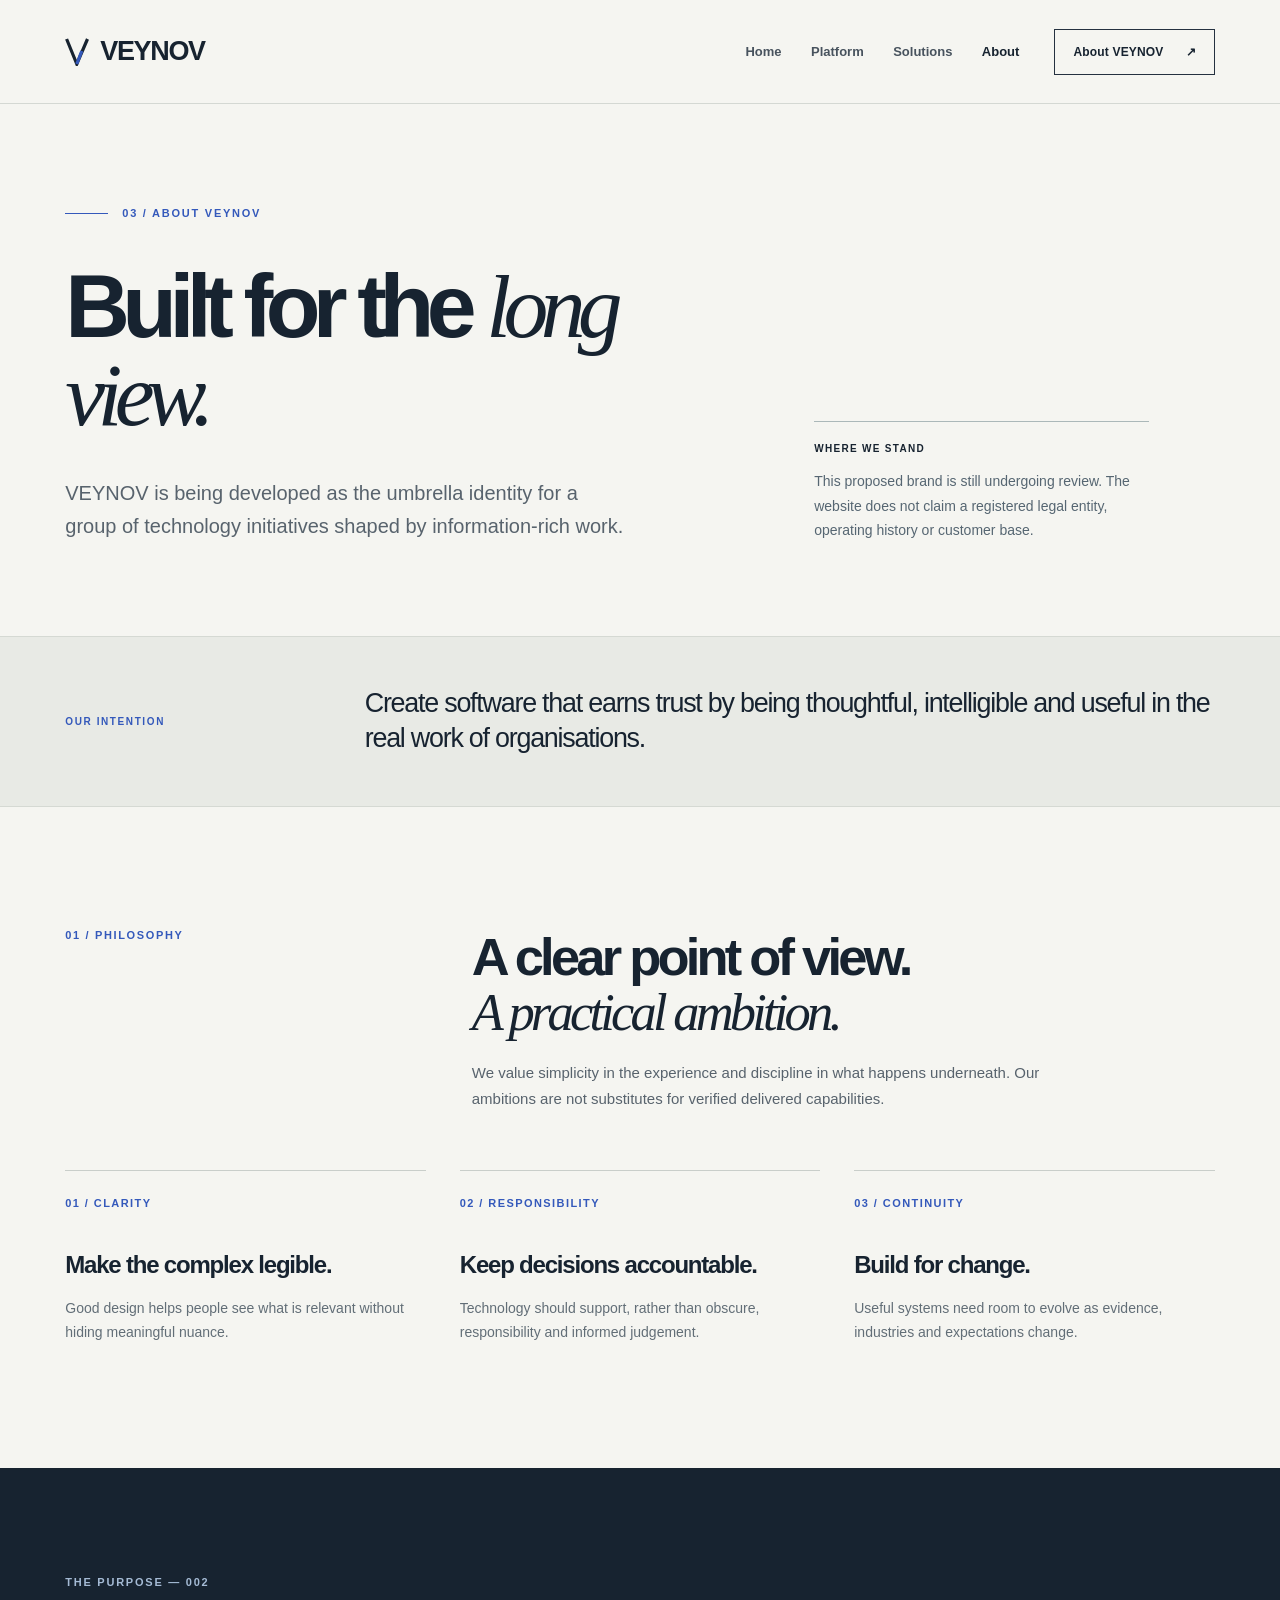
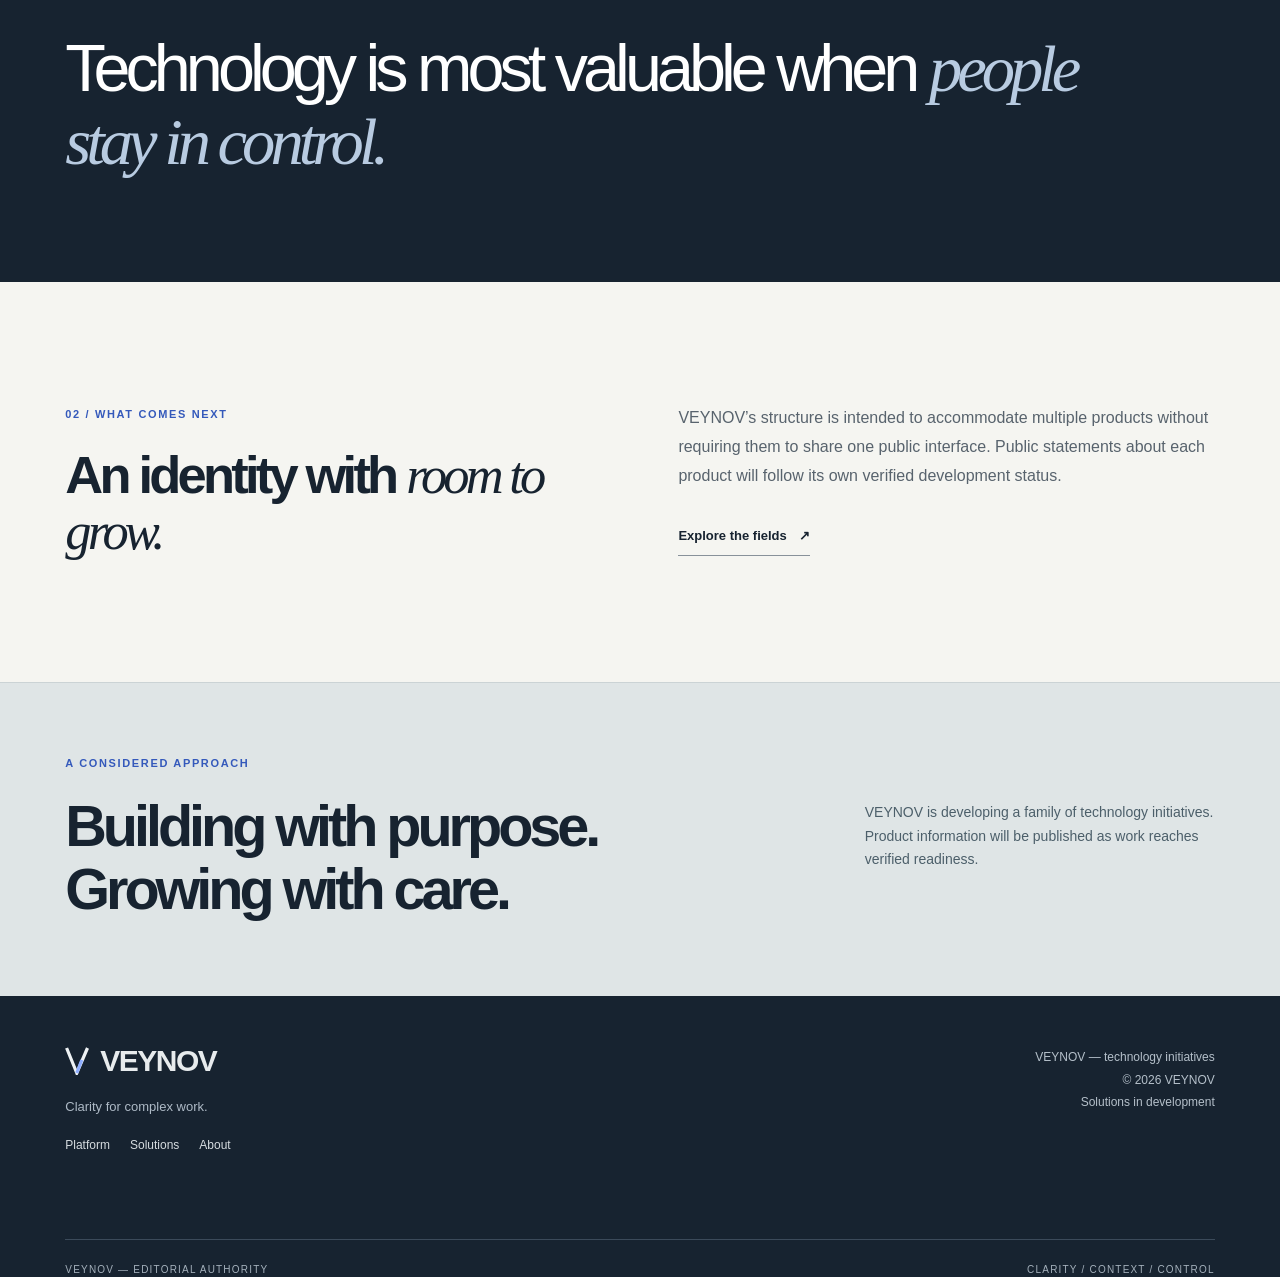
==== about.html @ 8c7acd1b "Launch VEYNOV informational website" ====
<!doctype html><html lang="en"><head><meta charset="utf-8"><meta name="viewport" content="width=device-width, initial-scale=1"><meta name="color-scheme" content="light"><meta name="theme-color" content="#f5f5f1"><meta name="robots" content="noindex,follow"><meta name="description" content="Learn about VEYNOV’s developing technology group identity and design principles."><title>About VEYNOV | VEYNOV</title><link rel="icon" href="assets/favicon.svg" type="image/svg+xml"><link rel="stylesheet" href="assets/styles.css"></head><body><a class="skip-link" href="#main-content">Skip to content</a>
<header class="site-header"><div class="frame header-inner">
<a class="brand" href="./" aria-label="VEYNOV — Home"><svg class="brand-icon" viewBox="0 0 24 29" aria-hidden="true"><path d="M1.6 2L11.8 27 22.5 2" fill="none" stroke="currentColor" stroke-width="3.2"/><path d="M11.8 27L16.8 14" fill="none" stroke="#3459bb" stroke-width="3.2"/></svg><span class="brand-name">VEYNOV</span></a>
<nav class="nav" id="main-nav" aria-label="Main navigation"><a href="index.html">Home</a><a href="platform.html">Platform</a><a href="solutions.html">Solutions</a><a href="about.html" class="active" aria-current="page">About</a></nav>
<a class="nav-action" href="about.html">About VEYNOV <span aria-hidden="true">↗</span></a>
<button class="mobile-toggle" type="button" aria-label="Open menu" aria-controls="main-nav" aria-expanded="false"><svg viewBox="0 0 24 24" fill="none" aria-hidden="true"><path d="M3 7h18M3 12h18M3 17h18" stroke="currentColor" stroke-width="1.5" stroke-linecap="square"/></svg></button>
</div></header><main id="main-content"><section class="frame subhero"><div class="overline">03 / About VEYNOV</div><div class="subhero-grid"><div><h1 class="page-h1">Built for the <em>long view.</em></h1><p class="lead">VEYNOV is being developed as the umbrella identity for a group of technology initiatives shaped by information-rich work.</p></div><aside class="page-note"><strong>Where we stand</strong>This proposed brand is still undergoing review. The website does not claim a registered legal entity, operating history or customer base.</aside></div></section>
<section class="intro-band"><div class="frame intro-inner"><span class="intro-label">OUR INTENTION</span><p class="intro-copy">Create software that earns trust by being thoughtful, intelligible and useful in the real work of organisations.</p></div></section>
<section class="frame section"><div class="section-head"><span class="section-no">01 / Philosophy</span><div><h2 class="section-title">A clear point of view.<br><em>A practical ambition.</em></h2><p class="section-sub">We value simplicity in the experience and discipline in what happens underneath. Our ambitions are not substitutes for verified delivered capabilities.</p></div></div><div class="approach-grid"><article class="approach-item"><span class="number">01 / CLARITY</span><h3>Make the complex legible.</h3><p>Good design helps people see what is relevant without hiding meaningful nuance.</p></article><article class="approach-item"><span class="number">02 / RESPONSIBILITY</span><h3>Keep decisions accountable.</h3><p>Technology should support, rather than obscure, responsibility and informed judgement.</p></article><article class="approach-item"><span class="number">03 / CONTINUITY</span><h3>Build for change.</h3><p>Useful systems need room to evolve as evidence, industries and expectations change.</p></article></div></section>
<section class="quote-section"><div class="frame"><span class="ink-label">THE PURPOSE — 002</span><blockquote>Technology is most valuable when <em>people stay in control.</em></blockquote></div></section>
<section class="frame section"><div class="two-col"><div><span class="section-no">02 / What comes next</span><h2 class="section-title" style="margin-top:25px">An identity with <em>room to grow.</em></h2></div><div><p style="font-size:16px;color:var(--muted);line-height:1.8">VEYNOV’s structure is intended to accommodate multiple products without requiring them to share one public interface. Public statements about each product will follow its own verified development status.</p><a href="solutions.html" class="text-link" style="margin-top:25px">Explore the fields <span aria-hidden="true">↗</span></a></div></div></section><section class="cta-strip"><div class="frame cta-grid"><div><span class="section-no">A considered approach</span><h2 style="margin-top:24px">Building with purpose.<br>Growing with care.</h2></div><p>VEYNOV is developing a family of technology initiatives. Product information will be published as work reaches verified readiness.</p></div></section></main><footer class="site-footer"><div class="frame footer-inner"><div><a href="./" class="brand" aria-label="VEYNOV — Home"><svg class="brand-icon" viewBox="0 0 24 29" aria-hidden="true"><path d="M1.6 2L11.8 27 22.5 2" fill="none" stroke="#eef2f4" stroke-width="3.2"/><path d="M11.8 27L16.8 14" fill="none" stroke="#8faeff" stroke-width="3.2"/></svg><span class="brand-name">VEYNOV</span></a><p style="color:#aebac6;font-size:13px;margin-top:18px;line-height:1.5">Clarity for complex work.</p><nav aria-label="Footer links" class="footer-links"><a href="platform.html">Platform</a><a href="solutions.html">Solutions</a><a href="about.html">About</a></nav></div><div class="footer-right">VEYNOV — technology initiatives<br>© 2026 VEYNOV<br>Solutions in development</div></div><div class="frame"><div class="footer-divider"></div><div class="footer-bottom"><span>VEYNOV — EDITORIAL AUTHORITY</span><span>Clarity / Context / Control</span></div></div></footer><script src="assets/app.js" defer></script></body></html>
---- assets/styles.css ----
:root{--ink:#172330;--ink2:#2b3845;--blue:#3459bb;--blue2:#5275cf;--paper:#f5f5f1;--off:#ebede8;--rule:#d4d8d3;--muted:#58636d;--white:#fff;--display:Arial,Helvetica,sans-serif;--body:Arial,Helvetica,sans-serif}
*,*::before,*::after{box-sizing:border-box}
html{scroll-behavior:smooth}
body{margin:0;background:var(--paper);color:var(--ink);font-family:var(--body);-webkit-font-smoothing:antialiased}
a{color:inherit;text-decoration:none}
button{font:inherit;cursor:pointer}
a:focus-visible,button:focus-visible{outline:3px solid var(--blue);outline-offset:4px}
.frame{max-width:1536px;margin:auto;padding-left:clamp(24px,5.1vw,82px);padding-right:clamp(24px,5.1vw,82px)}
.preview{background:#e8eae6;border-bottom:1px solid var(--rule);font-size:10px;font-weight:700;letter-spacing:.17em;text-transform:uppercase;color:#5a666e}
.preview-inner{display:flex;justify-content:space-between;align-items:center;min-height:31px;gap:20px}
.preview-mark{color:#31549d}
.site-header{position:relative;z-index:10;border-bottom:1px solid var(--rule);background:var(--paper)}
.header-inner{display:flex;justify-content:space-between;align-items:center;height:103px;gap:35px}
.brand{display:inline-flex;align-items:center;gap:11px;white-space:nowrap}
.brand-icon{width:24px;height:29px;display:block;flex:none}
.brand-name{font-family:var(--display);font-size:27px;line-height:1;font-weight:800;letter-spacing:-.045em}
.nav{display:flex;gap:clamp(18px,2.3vw,39px);align-items:center;margin-left:auto}
.nav a{font-size:13px;font-weight:600;color:#48535e;transition:color .2s}
.nav a:hover{color:var(--blue)}
.nav a.active{color:var(--ink)}
.nav-action{display:inline-flex;gap:22px;align-items:center;border:1px solid #253140;padding:15px 18px;font-size:12px;font-weight:700;letter-spacing:.015em;white-space:nowrap;transition:.2s}
.nav-action:hover{background:var(--ink);color:white}
.nav-action svg{width:14px;height:14px}
.mobile-toggle{display:none;border:1px solid var(--rule);background:transparent;padding:10px;align-items:center;justify-content:center;width:45px;height:43px}
.mobile-toggle svg{width:21px;height:21px}
.hero{padding-top:82px;padding-bottom:84px;position:relative;min-height:730px}
.hero-kicker{display:flex;align-items:center;gap:13px;font-size:11px;font-weight:700;letter-spacing:.16em;text-transform:uppercase;color:var(--blue);margin-bottom:47px}
.kicker-line{height:1px;width:43px;background:var(--blue)}
.hero-grid{display:grid;grid-template-columns:minmax(0,1.07fr) minmax(0,.93fr);gap:clamp(35px,4.8vw,90px);align-items:start}
h1,h2,h3,p{margin:0}
h1{font-family:var(--display);font-size:clamp(67px,7.6vw,117px);line-height:.99;letter-spacing:-.09em;font-weight:600;max-width:840px}
h1 .line{display:block;white-space:nowrap}
h1 .serif{font-family:Georgia,'Times New Roman',serif;font-style:italic;letter-spacing:-.085em;font-weight:400}
.hero-text{font-size:18px;line-height:1.65;max-width:460px;color:#5b6670;margin-top:33px}
.hero-buttons{display:flex;align-items:center;gap:34px;margin-top:38px;flex-wrap:wrap}
.primary-btn{display:inline-flex;align-items:center;justify-content:space-between;min-width:202px;gap:26px;padding:18px 20px;background:var(--ink);color:white;font-size:13px;font-weight:700;transition:background .2s}
.primary-btn:hover{background:var(--blue)}
.primary-btn .arrow{font-size:19px;font-weight:400}
.text-link{display:inline-flex;align-items:center;gap:12px;padding:12px 0;border-bottom:1px solid #88919a;font-size:13px;font-weight:700;transition:color .2s}
.text-link:hover{color:var(--blue)}
.hero-visual{margin-top:11px;min-width:0}
.visual-canvas{height:450px;position:relative;overflow:hidden;background:#e9ece8;border:1px solid #dce0db}
.visual-canvas::before{content:"";position:absolute;inset:0;background-image:linear-gradient(#bec7ca50 1px,transparent 1px),linear-gradient(90deg,#bec7ca50 1px,transparent 1px);background-size:47px 47px;opacity:.7}
.visual-canvas svg{position:absolute;inset:0;width:100%;height:100%}
.canvas-top{position:absolute;top:23px;left:23px;right:23px;display:flex;justify-content:space-between;color:#647078;font-size:10px;letter-spacing:.14em;font-weight:700;z-index:2}
.canvas-bottom{position:absolute;bottom:23px;left:23px;right:23px;display:flex;justify-content:space-between;align-items:center;color:#66717a;font-size:10px;letter-spacing:.1em;font-weight:700;z-index:2}
.canvas-bottom .bar{width:45px;height:1px;background:var(--blue)}
.visual-caption{display:flex;justify-content:space-between;align-items:center;margin-top:13px;font-size:10px;letter-spacing:.13em;text-transform:uppercase;font-weight:700;color:#748087}
.hero-footer{display:flex;align-items:center;justify-content:space-between;margin-top:48px;padding-top:23px;border-top:1px solid var(--rule);font-size:10px;font-weight:700;text-transform:uppercase;letter-spacing:.14em;color:#69737a}
.hero-footer span:first-child{color:#273a48}
.pill-dot{display:inline-block;width:6px;height:6px;margin-right:11px;border-radius:50%;background:var(--blue);vertical-align:1px}
.intro-band{background:#e8eae5;border-top:1px solid #d5d9d3;border-bottom:1px solid #d5d9d3}
.intro-inner{min-height:169px;display:flex;align-items:center;justify-content:space-between;gap:35px}
.intro-label{color:var(--blue);font-size:10px;font-weight:700;letter-spacing:.16em;white-space:nowrap}
.intro-copy{font-size:clamp(20px,2.1vw,30px);line-height:1.3;letter-spacing:-.046em;max-width:850px;font-weight:500}
.section{padding-top:122px;padding-bottom:123px}
.section-head{display:grid;grid-template-columns:1fr 2fr;gap:35px;padding-bottom:43px;align-items:start}
.section-no{font-size:11px;color:var(--blue);font-weight:700;letter-spacing:.15em;text-transform:uppercase}
.section-title{font-size:clamp(39px,4.1vw,63px);font-weight:550;letter-spacing:-.072em;line-height:1.05;max-width:860px}
.section-title em{font-family:Georgia,serif;font-weight:400}
.section-sub{max-width:570px;font-size:15px;line-height:1.75;color:var(--muted);margin-top:20px}
.focus-grid{display:grid;grid-template-columns:repeat(3,minmax(0,1fr));border-top:1px solid #cbd1cb}
.focus-item{min-height:318px;padding:29px 35px 34px 0;display:flex;flex-direction:column;position:relative;border-right:1px solid #cbd1cb}
.focus-item+.focus-item{padding-left:35px}
.focus-item:last-child{border-right:0}
.focus-meta{display:flex;align-items:center;justify-content:space-between;gap:7px;font-size:10px;text-transform:uppercase;letter-spacing:.14em;color:#718089;font-weight:700}
.focus-number{color:var(--blue)}
.focus-item h3{font-size:30px;letter-spacing:-.055em;line-height:1.15;margin-top:48px;margin-bottom:15px;font-weight:600}
.focus-item p{font-size:14px;line-height:1.68;color:var(--muted);max-width:330px}
.focus-bottom{display:flex;justify-content:space-between;margin-top:auto;padding-top:28px;align-items:center;color:#637079;text-transform:uppercase;letter-spacing:.09em;font-size:10px;font-weight:700}
.focus-bottom span:last-child{font-size:19px;color:#244660}
.ink-section{background:var(--ink);color:#f0f2ed;padding:104px 0 110px}
.ink-top{display:flex;justify-content:space-between;align-items:start;gap:30px}
.ink-label{font-size:11px;font-weight:700;letter-spacing:.16em;color:#a5bbd5}
.ink-index{color:#9aa9b8;font-size:11px;letter-spacing:.11em}
.ink-statement{font-size:clamp(42px,5.5vw,86px);line-height:1.06;max-width:1150px;letter-spacing:-.078em;margin-top:57px;font-weight:500}
.ink-statement span{color:#a7bdd6}
.ink-foot{margin-top:80px;border-top:1px solid #415064;padding-top:24px;display:flex;justify-content:space-between;gap:20px;align-items:center;color:#a5b0ba;font-size:11px;text-transform:uppercase;letter-spacing:.11em}
.approach-section{background:#f8f8f4}
.approach-grid{display:grid;grid-template-columns:repeat(3,1fr);gap:34px;margin-top:15px}
.approach-item{border-top:1px solid #c9ceca;padding-top:22px}
.approach-item .number{font-size:11px;letter-spacing:.13em;color:var(--blue);font-weight:700}
.approach-item h3{font-size:24px;letter-spacing:-.05em;margin-top:40px;margin-bottom:16px;line-height:1.18}
.approach-item p{font-size:14px;line-height:1.75;color:#626e77;max-width:360px}
.about-grid{display:grid;grid-template-columns:1fr 1fr;gap:80px;align-items:end;padding:95px 0;border-top:1px solid #cfd4cd}
.about-grid h2{font-size:clamp(40px,4.7vw,70px);font-weight:550;letter-spacing:-.075em;line-height:1.04}
.about-copy{max-width:520px;font-size:17px;line-height:1.7;color:#5c6772}
.about-copy p+p{margin-top:23px}
.about-copy .text-link{margin-top:22px}
.contact{background:#dfe5e6;border-top:1px solid #cbd3d5}
.contact-inner{padding-top:76px;padding-bottom:78px;display:flex;align-items:end;justify-content:space-between;gap:32px}
.contact h2{font-size:clamp(38px,4.8vw,65px);letter-spacing:-.075em;line-height:1.05;font-weight:550;max-width:690px;margin-top:25px}
.contact-note{font-size:14px;line-height:1.65;color:#5b6974;max-width:360px}
.site-footer{background:#172330;color:#e7ebed}
.footer-inner{padding-top:50px;padding-bottom:33px;display:flex;justify-content:space-between;gap:30px}
.site-footer .brand-name{font-size:30px}
.footer-right{font-size:12px;color:#b5c0ca;text-align:right;line-height:1.9}
.footer-divider{height:1px;background:#3b4a5a;margin-top:54px}
.footer-bottom{display:flex;justify-content:space-between;gap:20px;padding-top:22px;font-size:10px;line-height:1.5;text-transform:uppercase;letter-spacing:.12em;color:#a4b0bb}
@media(max-width:1100px){.header-inner{height:88px}.nav{gap:17px}.nav-action{display:none}.hero{min-height:0}.hero-grid{gap:30px}h1{font-size:clamp(60px,7.1vw,87px)}.visual-canvas{height:395px}.hero-footer{margin-top:40px}}
@media(max-width:760px){
.frame{padding-left:24px;padding-right:24px}.preview-inner{min-height:29px}.preview{font-size:9px;letter-spacing:.08em}.preview-inner span:last-child{display:none}
.site-header{border-bottom:1px solid #d7dbd4}.header-inner{height:73px}.brand{gap:8px}.brand-icon{width:20px;height:24px}.brand-name{font-size:24px}.mobile-toggle{display:inline-flex;margin-left:auto}
.nav{display:none;position:absolute;left:0;top:72px;width:100%;z-index:9;background:var(--paper);padding:15px 24px 27px;border-bottom:1px solid var(--rule);box-shadow:0 10px 25px #17233015;flex-direction:column;align-items:stretch;margin-left:0;gap:0}.nav.open{display:flex}.nav a{padding:13px 0;border-bottom:1px solid #dfe2db;font-size:15px}.nav-action{display:none}
.hero{padding-top:48px;padding-bottom:47px}.hero-kicker{font-size:9px;letter-spacing:.135em;margin-bottom:31px;gap:8px}.kicker-line{width:23px}
.hero-grid{display:block}h1{font-size:clamp(49px,11.5vw,78px);line-height:1.025;letter-spacing:-.085em}h1 .line{white-space:normal}.hero-text{font-size:15px;line-height:1.68;margin-top:25px;max-width:560px}.hero-buttons{gap:23px;margin-top:27px}.primary-btn{padding:15px 17px;min-width:179px;font-size:12px}.text-link{font-size:12px}
.hero-visual{margin-top:43px}.visual-canvas{height:295px}.canvas-top{top:16px;left:16px;right:16px;font-size:9px}.canvas-bottom{bottom:16px;left:16px;right:16px;font-size:9px}.visual-caption{font-size:9px}.hero-footer{margin-top:27px;padding-top:18px;font-size:9px;line-height:1.5;gap:18px}
.intro-inner{padding-top:35px;padding-bottom:35px;display:block;min-height:0}.intro-label{font-size:9px}.intro-copy{font-size:23px;line-height:1.35;margin-top:17px}
.section{padding-top:70px;padding-bottom:73px}.section-head{display:block;padding-bottom:29px}.section-no{font-size:10px}.section-title{font-size:clamp(38px,9vw,53px);margin-top:22px}.section-sub{font-size:14px;margin-top:17px}
.focus-grid{display:block}.focus-item,.focus-item+.focus-item{min-height:0;padding:23px 0 26px;border-right:0;border-bottom:1px solid #cbd1cb}.focus-item h3{font-size:27px;margin-top:30px;margin-bottom:12px}.focus-item p{font-size:14px;max-width:520px}.focus-bottom{padding-top:28px}.focus-item:last-child{border-bottom:0}
.ink-section{padding:67px 0 72px}.ink-label,.ink-index{font-size:9px}.ink-statement{font-size:clamp(38px,9.2vw,57px);line-height:1.12;margin-top:36px}.ink-foot{margin-top:52px;padding-top:21px;font-size:9px}
.approach-grid{display:block}.approach-item{padding:20px 0 36px}.approach-item h3{margin-top:24px;font-size:23px;margin-bottom:12px}.approach-item p{max-width:600px}
.about-grid{display:block;padding:66px 0}.about-grid h2{font-size:44px}.about-copy{font-size:15px;margin-top:28px}
.contact-inner{display:block;padding-top:64px;padding-bottom:67px}.contact h2{font-size:43px;margin-top:19px}.contact-note{margin-top:24px}
.footer-inner{display:block;padding-top:39px}.footer-right{text-align:left;margin-top:30px}.footer-divider{margin-top:35px}.footer-bottom{display:block;font-size:9px}.footer-bottom span{display:block;margin-top:10px}
}
@media(max-width:365px){h1{font-size:46px}.hero-buttons{gap:15px}.visual-canvas{height:260px}}
@media(prefers-reduced-motion:reduce){html{scroll-behavior:auto}*{transition:none!important}}

/* Review R2: keyboard accessibility and restrained visual refinements */
.skip-link{position:absolute;z-index:99;top:-90px;left:16px;background:var(--ink);color:#fff;padding:14px 20px;font-size:14px}
.skip-link:focus{top:14px}
.preview-mark{letter-spacing:.17em}
.hero-visual .visual-canvas{border-color:#c7d3d3}
.nav a[aria-current="page"]{color:var(--ink)}
@media(max-width:760px){.nav a{min-height:44px;display:flex;align-items:center}.canvas-bottom,.canvas-top,.visual-caption{font-size:10px}.hero-footer{font-size:10px}}
@media(prefers-contrast:more){:root{--muted:#35414b;--rule:#87939a}.intro-label,.section-no,.focus-number,.hero-kicker{color:#203c8e}}


/* VEYNOV BUILD R1 — MULTIPAGE EXTENSION / internal QA only */
:root {--content:1536px}
body {min-width:280px}
.preview {background:#e7eae6}
.site-header {position:relative}
.brand-name{letter-spacing:-.05em}
.nav a.active, .nav a[aria-current="page"]{color:var(--ink);font-weight:750}
.nav a:hover,.footer-links a:hover{color:var(--blue)}
.site-footer .footer-links a:hover{color:#fff}
.footer-links{display:flex;gap:20px;flex-wrap:wrap;margin-top:21px}
.footer-links a{color:#d6dce0;font-size:12px}
.subhero{padding-top:103px;padding-bottom:93px}
.subhero-grid{display:grid;grid-template-columns:minmax(0,1.13fr) minmax(260px,.7fr);gap:clamp(35px,8vw,145px);align-items:start}
.overline{font-size:11px;letter-spacing:.16em;text-transform:uppercase;color:var(--blue);font-weight:750;display:flex;gap:14px;align-items:center;margin-bottom:44px}
.overline:before{content:"";height:1px;width:43px;background:var(--blue)}
.page-h1{font-size:clamp(61px,7vw,110px);line-height:.97;letter-spacing:-.085em;font-weight:570;max-width:1000px}
.page-h1 em{font-family:Georgia,serif;font-weight:400}
.lead{font-size:clamp(16px,1.65vw,20px);line-height:1.65;color:var(--muted);max-width:560px;margin-top:38px}
.page-note{border-top:1px solid #abb8b9;padding-top:18px;color:#566672;align-self:end;margin-top:80px;font-size:14px;line-height:1.75;max-width:335px}
.page-note strong{display:block;color:var(--ink);font-size:10px;letter-spacing:.13em;text-transform:uppercase;margin-bottom:12px}
.section-tight{padding-top:82px;padding-bottom:88px}
.detail-row{display:grid;grid-template-columns:75px 1fr 1.2fr;align-items:start;gap:32px;border-top:1px solid #c5cdc9;padding:32px 0 38px}
.detail-row:last-child{border-bottom:1px solid #c5cdc9}
.detail-no{font-size:11px;letter-spacing:.14em;color:var(--blue);font-weight:700;padding-top:7px}
.detail-row h3{font-size:clamp(27px,2.8vw,41px);font-weight:550;letter-spacing:-.062em;line-height:1.12}
.detail-row p{font-size:15px;line-height:1.74;color:var(--muted);max-width:560px}
.sticker{display:inline-block;border:1px solid #93a4a9;color:#405667;padding:7px 10px;text-transform:uppercase;font-size:10px;font-weight:700;letter-spacing:.12em;margin-bottom:20px}
.paper-panel{background:#e7ece8;border:1px solid #cbd5d2;padding:clamp(26px,5vw,56px)}
.panel-kicker{font-size:10px;letter-spacing:.17em;color:var(--blue);text-transform:uppercase;font-weight:700}
.panel-title{font-size:clamp(28px,3.2vw,45px);line-height:1.1;letter-spacing:-.06em;margin-top:22px;margin-bottom:19px}
.panel-desc{font-size:15px;line-height:1.75;color:var(--muted);max-width:575px}
.two-col{display:grid;grid-template-columns:1fr 1fr;gap:clamp(26px,6vw,100px)}
.index-line{padding:18px 0;border-top:1px solid #c9d0cb;display:flex;justify-content:space-between;gap:18px}
.index-line span:first-child{color:var(--ink);font-size:15px;font-weight:600}
.index-line span:last-child{color:var(--blue);font-size:10px;letter-spacing:.1em;text-transform:uppercase;font-weight:700}
.status{display:inline-flex;align-items:center;gap:9px;color:#3e5c71;font-size:10px;font-weight:750;letter-spacing:.1em;text-transform:uppercase}
.status:before{content:"";height:7px;width:7px;border-radius:50%;background:#3459bb}
.solutions-list{border-top:1px solid #c7cfcb}
.solution-card{display:grid;grid-template-columns:65px 1.1fr 1fr;gap:29px;padding:45px 0;border-bottom:1px solid #c7cfcb;align-items:start}
.solution-num{color:var(--blue);font-size:11px;letter-spacing:.14em;font-weight:750}
.solution-card h2{font-size:clamp(44px,5vw,76px);letter-spacing:-.072em;font-weight:550;line-height:1}
.solution-card p{font-size:16px;line-height:1.74;color:var(--muted);max-width:570px;margin-top:20px}
.solution-side{padding-top:10px}
.solution-side small{display:block;margin-top:28px;color:#60717d;font-size:12px;line-height:1.6}
.quote-section{padding:104px 0;background:#172330;color:#fff}
.quote-section blockquote{font-size:clamp(38px,5.2vw,78px);letter-spacing:-.075em;line-height:1.1;font-weight:500;max-width:1100px;margin:42px 0 0}
.quote-section blockquote em{font-family:Georgia,serif;font-weight:400;color:#b8cbe1}
.cta-strip{background:#dfe5e6;border-top:1px solid #cbd3d5;padding:70px 0 76px}
.cta-grid{display:flex;justify-content:space-between;gap:34px;align-items:center}
.cta-grid h2{font-size:clamp(35px,4.5vw,62px);letter-spacing:-.07em;line-height:1.08;font-weight:550;max-width:730px}
.cta-grid p{max-width:350px;color:#4c5f6a;font-size:14px;line-height:1.7}
.qa-banner{border-left:3px solid #3459bb;padding:14px 19px;background:#e8ece9;color:#4c5b64;font-size:13px;line-height:1.6}
.form-placeholder{padding:36px;background:#e6eae6;border:1px solid #cbd4ce;max-width:550px}
.form-placeholder p{color:#52636d;font-size:15px;line-height:1.65;margin-top:12px}
.smallmeta{font-size:10px;color:#657681;text-transform:uppercase;letter-spacing:.13em;font-weight:700}
.legal-copy{max-width:840px;font-size:16px;line-height:1.8;color:#495863}
.legal-copy h2{margin:34px 0 12px;color:var(--ink);font-size:28px;letter-spacing:-.05em}
.legal-copy p{margin-bottom:17px}
.page-art{position:relative;min-height:325px;margin-top:37px;background:#e6eae6;border:1px solid #ccd5d1;overflow:hidden}
.page-art svg{width:100%;height:100%;position:absolute;inset:0}
.page-art .art-label{position:absolute;bottom:15px;left:19px;font-size:10px;font-weight:750;color:#566973;letter-spacing:.11em;text-transform:uppercase;z-index:1}
@media(max-width:900px){.subhero-grid{grid-template-columns:1fr 1fr;gap:25px}.solution-card{grid-template-columns:45px 1fr 1fr;gap:15px}.detail-row{grid-template-columns:50px 1fr 1.2fr;gap:17px}}
@media(max-width:760px){.subhero{padding-top:55px;padding-bottom:62px}.subhero-grid{display:block}.page-h1{font-size:clamp(46px,11.2vw,70px)}.lead{margin-top:26px;font-size:15px}.overline{margin-bottom:30px;font-size:9px}.overline:before{width:24px}.page-note{margin-top:36px;max-width:unset}.detail-row,.solution-card{display:block;padding:28px 0 32px}.detail-row h3,.solution-card h2{margin-top:17px}.detail-row p,.solution-card p{margin-top:18px}.solution-side{padding-top:20px}.solution-side small{margin-top:14px}.section-tight{padding-top:62px;padding-bottom:66px}.two-col{display:block}.two-col>*+*{margin-top:35px}.page-art{min-height:255px;margin-top:28px}.quote-section{padding:70px 0}.quote-section blockquote{font-size:clamp(38px,9vw,58px)}.cta-grid{display:block}.cta-grid p{margin-top:22px}.footer-links{gap:12px 19px}.paper-panel{padding:27px}}
@media(prefers-reduced-motion:reduce){*{scroll-behavior:auto!important;transition:none!important}}

/* Guard against unusually long headings in narrow devices */
.page-h1,.section-title{overflow-wrap:break-word}
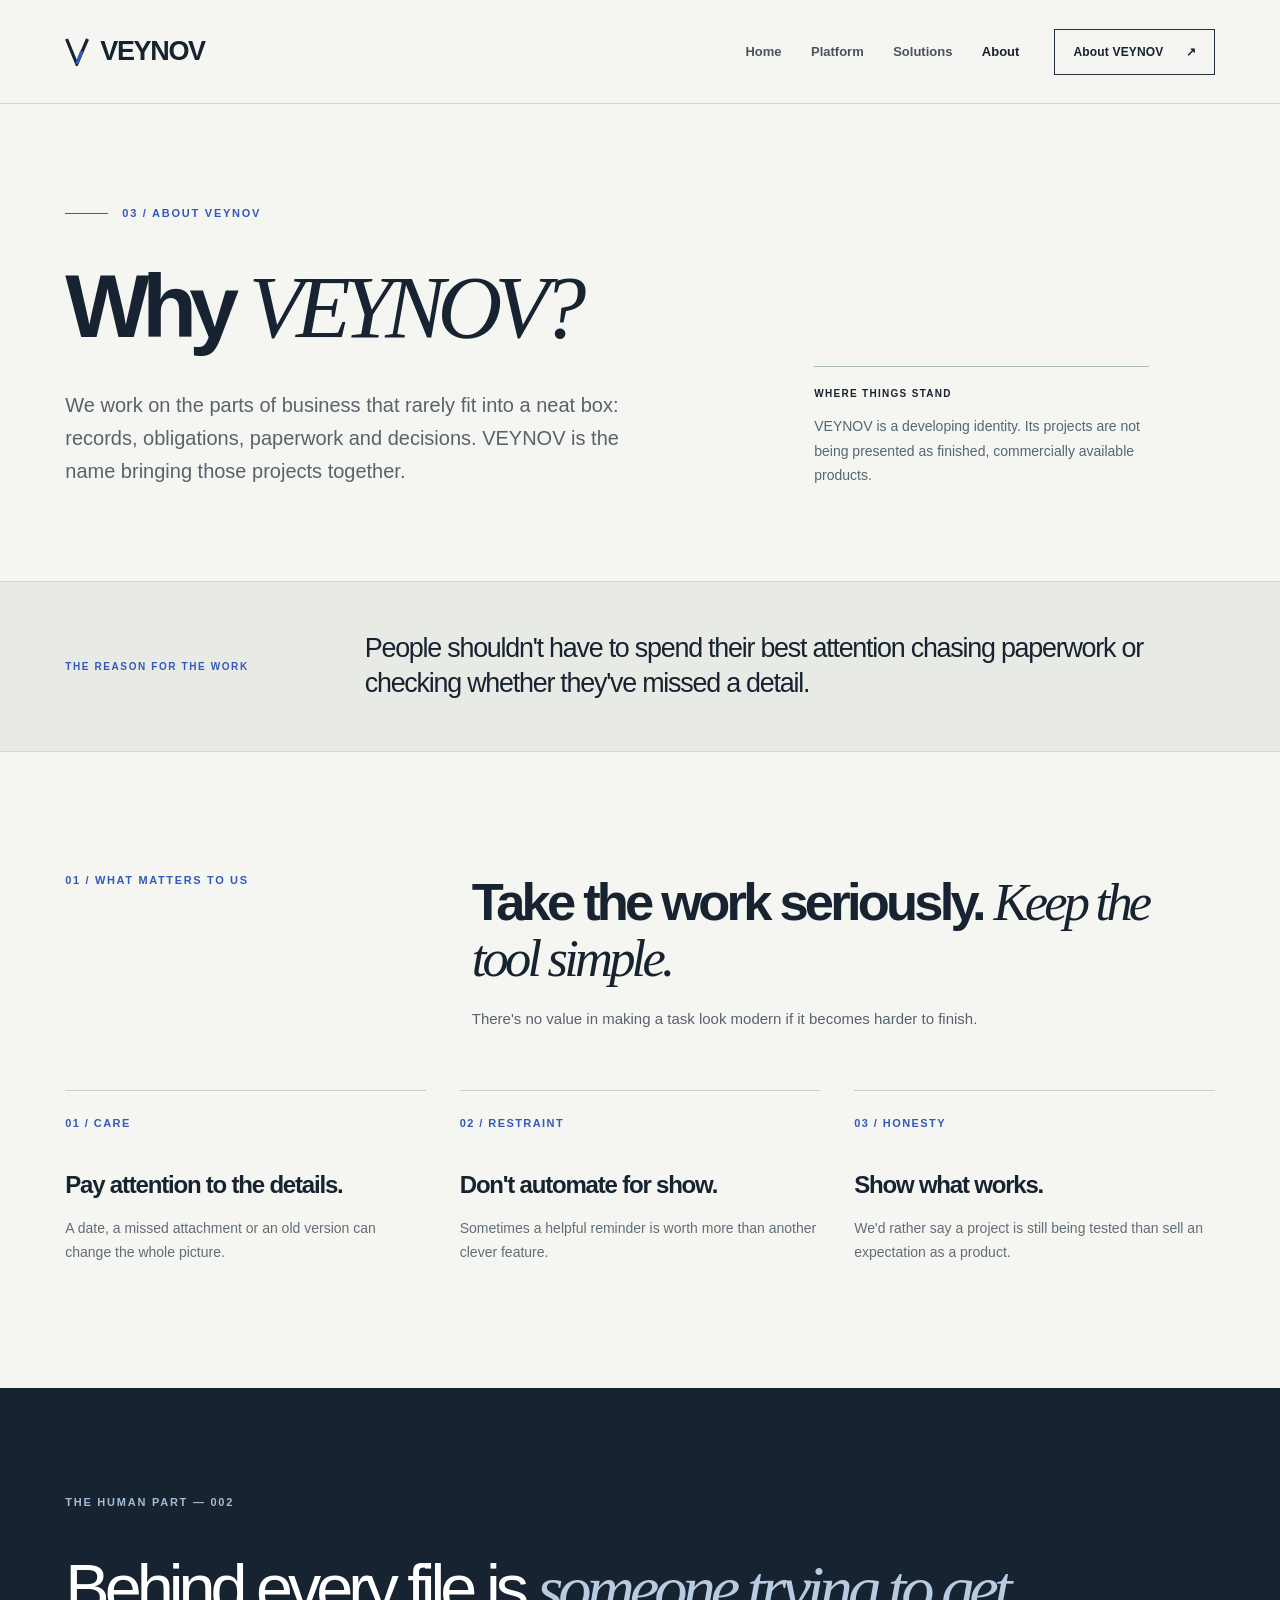
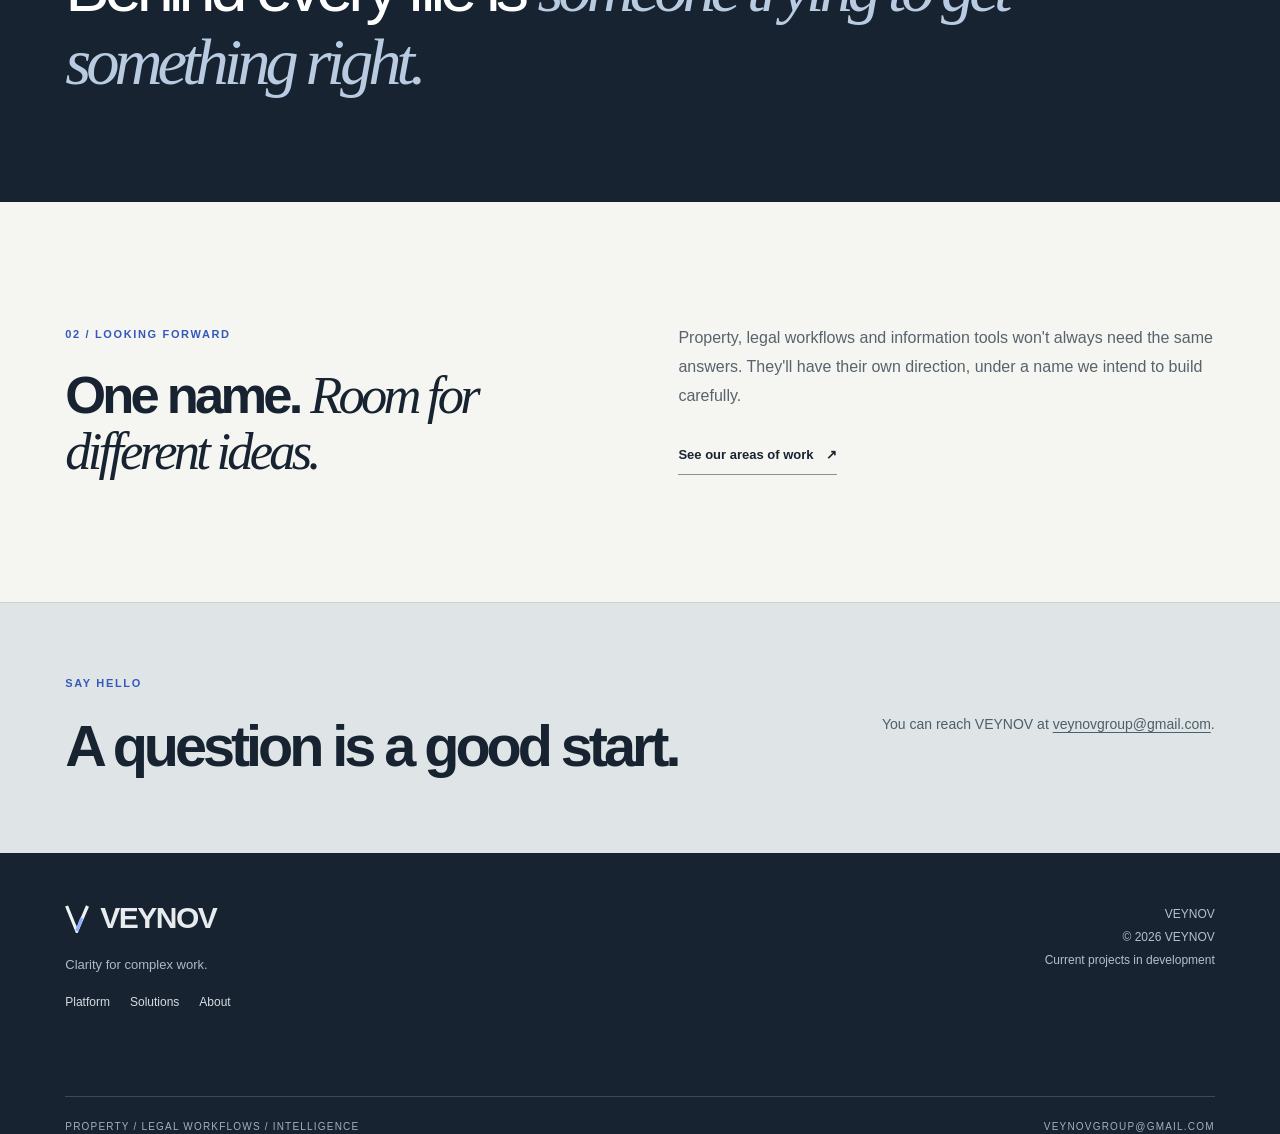
==== commit 9481921d: "Refine VEYNOV website copy for clarity and human tone" ====
--- a/about.html
+++ b/about.html
@@ -1,11 +1,11 @@
-<!doctype html><html lang="en"><head><meta charset="utf-8"><meta name="viewport" content="width=device-width, initial-scale=1"><meta name="color-scheme" content="light"><meta name="theme-color" content="#f5f5f1"><meta name="robots" content="noindex,follow"><meta name="description" content="Learn about VEYNOV’s developing technology group identity and design principles."><title>About VEYNOV | VEYNOV</title><link rel="icon" href="assets/favicon.svg" type="image/svg+xml"><link rel="stylesheet" href="assets/styles.css"></head><body><a class="skip-link" href="#main-content">Skip to content</a>
+<!doctype html><html lang="en"><head><meta charset="utf-8"><meta name="viewport" content="width=device-width, initial-scale=1"><meta name="color-scheme" content="light"><meta name="theme-color" content="#f5f5f1"><meta name="robots" content="noindex,follow"><meta name="description" content="VEYNOV brings related technology projects in property, documents and business information under one name."><title>About VEYNOV | VEYNOV</title><link rel="icon" href="assets/favicon.svg" type="image/svg+xml"><link rel="stylesheet" href="assets/styles.css"></head><body><a class="skip-link" href="#main-content">Skip to content</a>
 <header class="site-header"><div class="frame header-inner">
 <a class="brand" href="./" aria-label="VEYNOV — Home"><svg class="brand-icon" viewBox="0 0 24 29" aria-hidden="true"><path d="M1.6 2L11.8 27 22.5 2" fill="none" stroke="currentColor" stroke-width="3.2"/><path d="M11.8 27L16.8 14" fill="none" stroke="#3459bb" stroke-width="3.2"/></svg><span class="brand-name">VEYNOV</span></a>
 <nav class="nav" id="main-nav" aria-label="Main navigation"><a href="index.html">Home</a><a href="platform.html">Platform</a><a href="solutions.html">Solutions</a><a href="about.html" class="active" aria-current="page">About</a></nav>
 <a class="nav-action" href="about.html">About VEYNOV <span aria-hidden="true">↗</span></a>
 <button class="mobile-toggle" type="button" aria-label="Open menu" aria-controls="main-nav" aria-expanded="false"><svg viewBox="0 0 24 24" fill="none" aria-hidden="true"><path d="M3 7h18M3 12h18M3 17h18" stroke="currentColor" stroke-width="1.5" stroke-linecap="square"/></svg></button>
-</div></header><main id="main-content"><section class="frame subhero"><div class="overline">03 / About VEYNOV</div><div class="subhero-grid"><div><h1 class="page-h1">Built for the <em>long view.</em></h1><p class="lead">VEYNOV is being developed as the umbrella identity for a group of technology initiatives shaped by information-rich work.</p></div><aside class="page-note"><strong>Where we stand</strong>This proposed brand is still undergoing review. The website does not claim a registered legal entity, operating history or customer base.</aside></div></section>
-<section class="intro-band"><div class="frame intro-inner"><span class="intro-label">OUR INTENTION</span><p class="intro-copy">Create software that earns trust by being thoughtful, intelligible and useful in the real work of organisations.</p></div></section>
-<section class="frame section"><div class="section-head"><span class="section-no">01 / Philosophy</span><div><h2 class="section-title">A clear point of view.<br><em>A practical ambition.</em></h2><p class="section-sub">We value simplicity in the experience and discipline in what happens underneath. Our ambitions are not substitutes for verified delivered capabilities.</p></div></div><div class="approach-grid"><article class="approach-item"><span class="number">01 / CLARITY</span><h3>Make the complex legible.</h3><p>Good design helps people see what is relevant without hiding meaningful nuance.</p></article><article class="approach-item"><span class="number">02 / RESPONSIBILITY</span><h3>Keep decisions accountable.</h3><p>Technology should support, rather than obscure, responsibility and informed judgement.</p></article><article class="approach-item"><span class="number">03 / CONTINUITY</span><h3>Build for change.</h3><p>Useful systems need room to evolve as evidence, industries and expectations change.</p></article></div></section>
-<section class="quote-section"><div class="frame"><span class="ink-label">THE PURPOSE — 002</span><blockquote>Technology is most valuable when <em>people stay in control.</em></blockquote></div></section>
-<section class="frame section"><div class="two-col"><div><span class="section-no">02 / What comes next</span><h2 class="section-title" style="margin-top:25px">An identity with <em>room to grow.</em></h2></div><div><p style="font-size:16px;color:var(--muted);line-height:1.8">VEYNOV’s structure is intended to accommodate multiple products without requiring them to share one public interface. Public statements about each product will follow its own verified development status.</p><a href="solutions.html" class="text-link" style="margin-top:25px">Explore the fields <span aria-hidden="true">↗</span></a></div></div></section><section class="cta-strip"><div class="frame cta-grid"><div><span class="section-no">A considered approach</span><h2 style="margin-top:24px">Building with purpose.<br>Growing with care.</h2></div><p>VEYNOV is developing a family of technology initiatives. Product information will be published as work reaches verified readiness.</p></div></section></main><footer class="site-footer"><div class="frame footer-inner"><div><a href="./" class="brand" aria-label="VEYNOV — Home"><svg class="brand-icon" viewBox="0 0 24 29" aria-hidden="true"><path d="M1.6 2L11.8 27 22.5 2" fill="none" stroke="#eef2f4" stroke-width="3.2"/><path d="M11.8 27L16.8 14" fill="none" stroke="#8faeff" stroke-width="3.2"/></svg><span class="brand-name">VEYNOV</span></a><p style="color:#aebac6;font-size:13px;margin-top:18px;line-height:1.5">Clarity for complex work.</p><nav aria-label="Footer links" class="footer-links"><a href="platform.html">Platform</a><a href="solutions.html">Solutions</a><a href="about.html">About</a></nav></div><div class="footer-right">VEYNOV — technology initiatives<br>© 2026 VEYNOV<br>Solutions in development</div></div><div class="frame"><div class="footer-divider"></div><div class="footer-bottom"><span>VEYNOV — EDITORIAL AUTHORITY</span><span>Clarity / Context / Control</span></div></div></footer><script src="assets/app.js" defer></script></body></html>+</div></header><main id="main-content"><section class="frame subhero"><div class="overline">03 / About VEYNOV</div><div class="subhero-grid"><div><h1 class="page-h1">Why <em>VEYNOV?</em></h1><p class="lead">We work on the parts of business that rarely fit into a neat box: records, obligations, paperwork and decisions. VEYNOV is the name bringing those projects together.</p></div><aside class="page-note"><strong>Where things stand</strong>VEYNOV is a developing identity. Its projects are not being presented as finished, commercially available products.</aside></div></section>
+<section class="intro-band"><div class="frame intro-inner"><span class="intro-label">THE REASON FOR THE WORK</span><p class="intro-copy">People shouldn't have to spend their best attention chasing paperwork or checking whether they've missed a detail.</p></div></section>
+<section class="frame section"><div class="section-head"><span class="section-no">01 / What matters to us</span><div><h2 class="section-title">Take the work seriously. <em>Keep the tool simple.</em></h2><p class="section-sub">There's no value in making a task look modern if it becomes harder to finish.</p></div></div><div class="approach-grid"><article class="approach-item"><span class="number">01 / CARE</span><h3>Pay attention to the details.</h3><p>A date, a missed attachment or an old version can change the whole picture.</p></article><article class="approach-item"><span class="number">02 / RESTRAINT</span><h3>Don't automate for show.</h3><p>Sometimes a helpful reminder is worth more than another clever feature.</p></article><article class="approach-item"><span class="number">03 / HONESTY</span><h3>Show what works.</h3><p>We'd rather say a project is still being tested than sell an expectation as a product.</p></article></div></section>
+<section class="quote-section"><div class="frame"><span class="ink-label">THE HUMAN PART — 002</span><blockquote>Behind every file is <em>someone trying to get something right.</em></blockquote></div></section>
+<section class="frame section"><div class="two-col"><div><span class="section-no">02 / Looking forward</span><h2 class="section-title" style="margin-top:25px">One name. <em>Room for different ideas.</em></h2></div><div><p style="font-size:16px;color:var(--muted);line-height:1.8">Property, legal workflows and information tools won't always need the same answers. They'll have their own direction, under a name we intend to build carefully.</p><a href="solutions.html" class="text-link" style="margin-top:25px">See our areas of work <span aria-hidden="true">↗</span></a></div></div></section><section class="cta-strip"><div class="frame cta-grid"><div><span class="section-no">SAY HELLO</span><h2 style="margin-top:24px">A question is a good start.</h2></div><p>You can reach VEYNOV at <a href="mailto:veynovgroup@gmail.com" style="text-decoration:underline;text-underline-offset:3px">veynovgroup@gmail.com</a>.</p></div></section></main><footer class="site-footer"><div class="frame footer-inner"><div><a href="./" class="brand" aria-label="VEYNOV — Home"><svg class="brand-icon" viewBox="0 0 24 29" aria-hidden="true"><path d="M1.6 2L11.8 27 22.5 2" fill="none" stroke="#eef2f4" stroke-width="3.2"/><path d="M11.8 27L16.8 14" fill="none" stroke="#8faeff" stroke-width="3.2"/></svg><span class="brand-name">VEYNOV</span></a><p style="color:#aebac6;font-size:13px;margin-top:18px;line-height:1.5">Clarity for complex work.</p><nav aria-label="Footer links" class="footer-links"><a href="platform.html">Platform</a><a href="solutions.html">Solutions</a><a href="about.html">About</a></nav></div><div class="footer-right">VEYNOV<br>© 2026 VEYNOV<br>Current projects in development</div></div><div class="frame"><div class="footer-divider"></div><div class="footer-bottom"><span>Property / Legal workflows / Intelligence</span><span><a href="mailto:veynovgroup@gmail.com">veynovgroup@gmail.com</a></span></div></div></footer><script src="assets/app.js" defer></script></body></html>
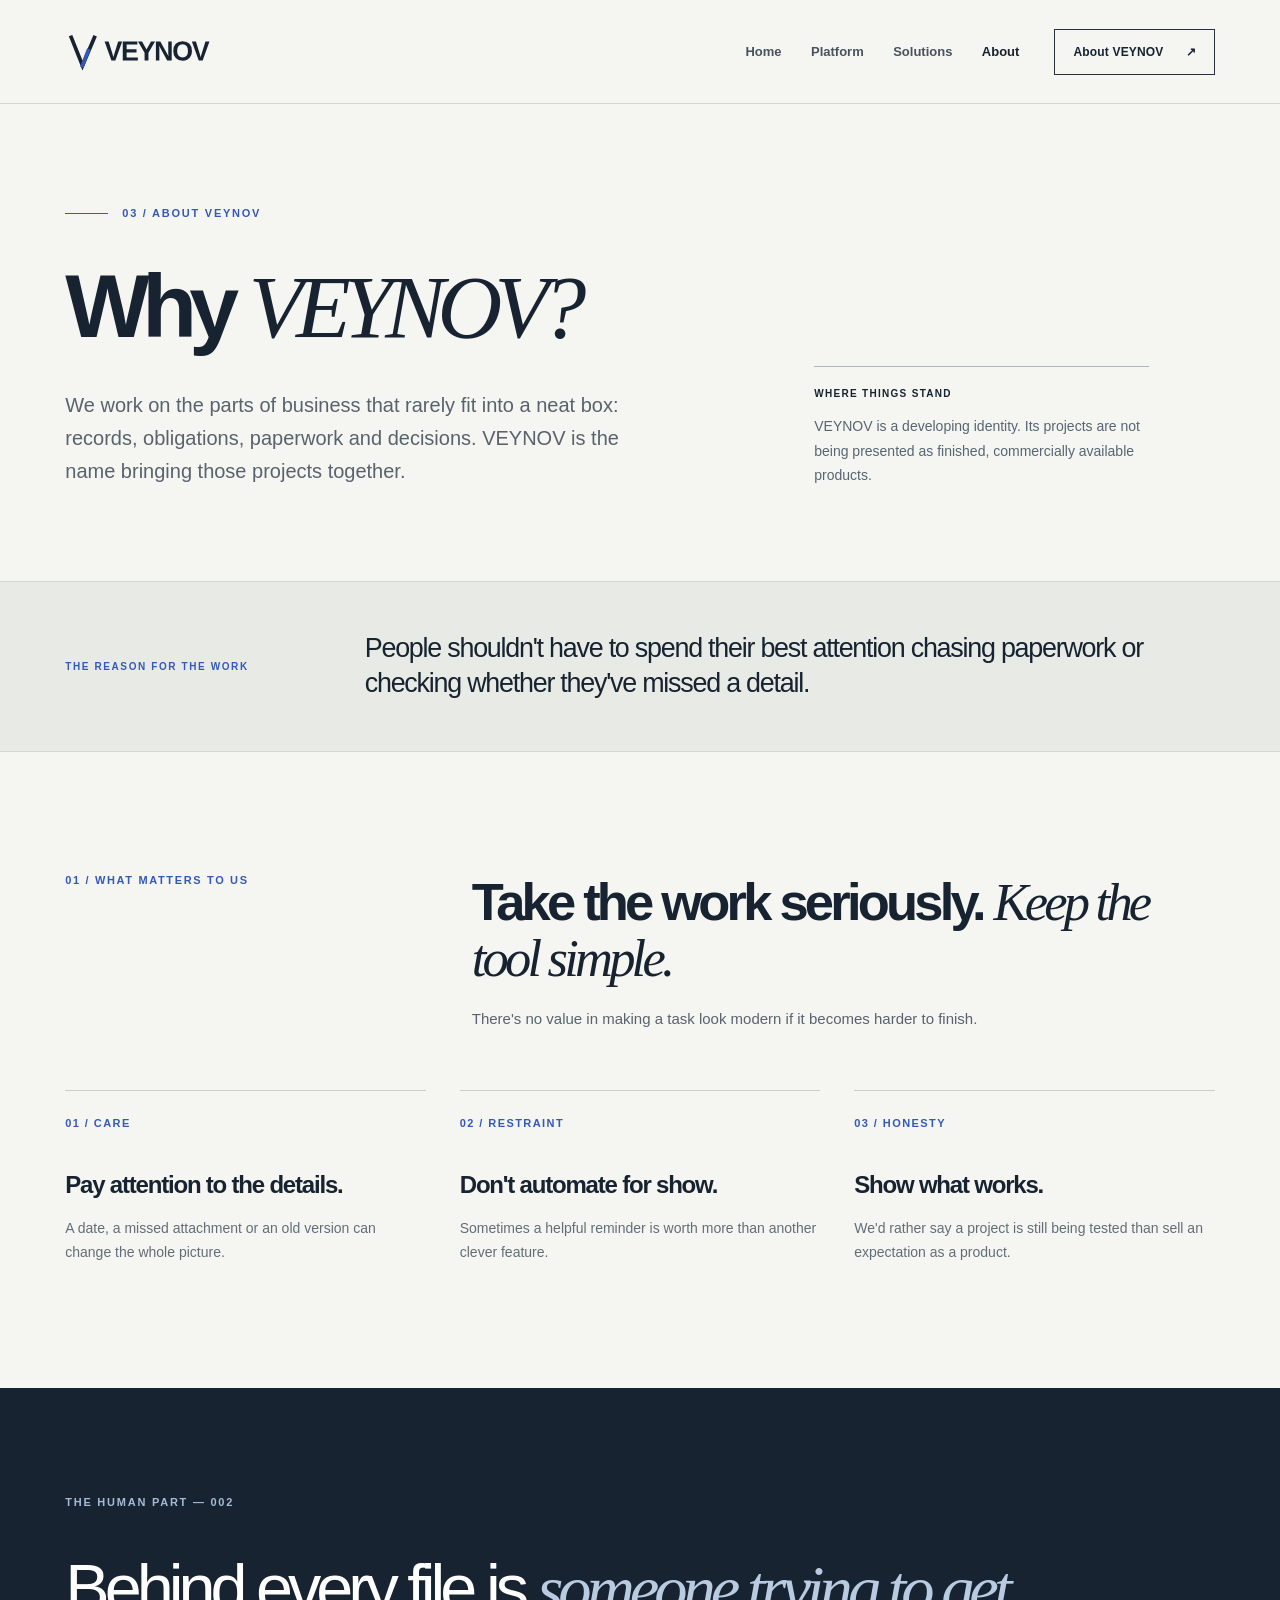
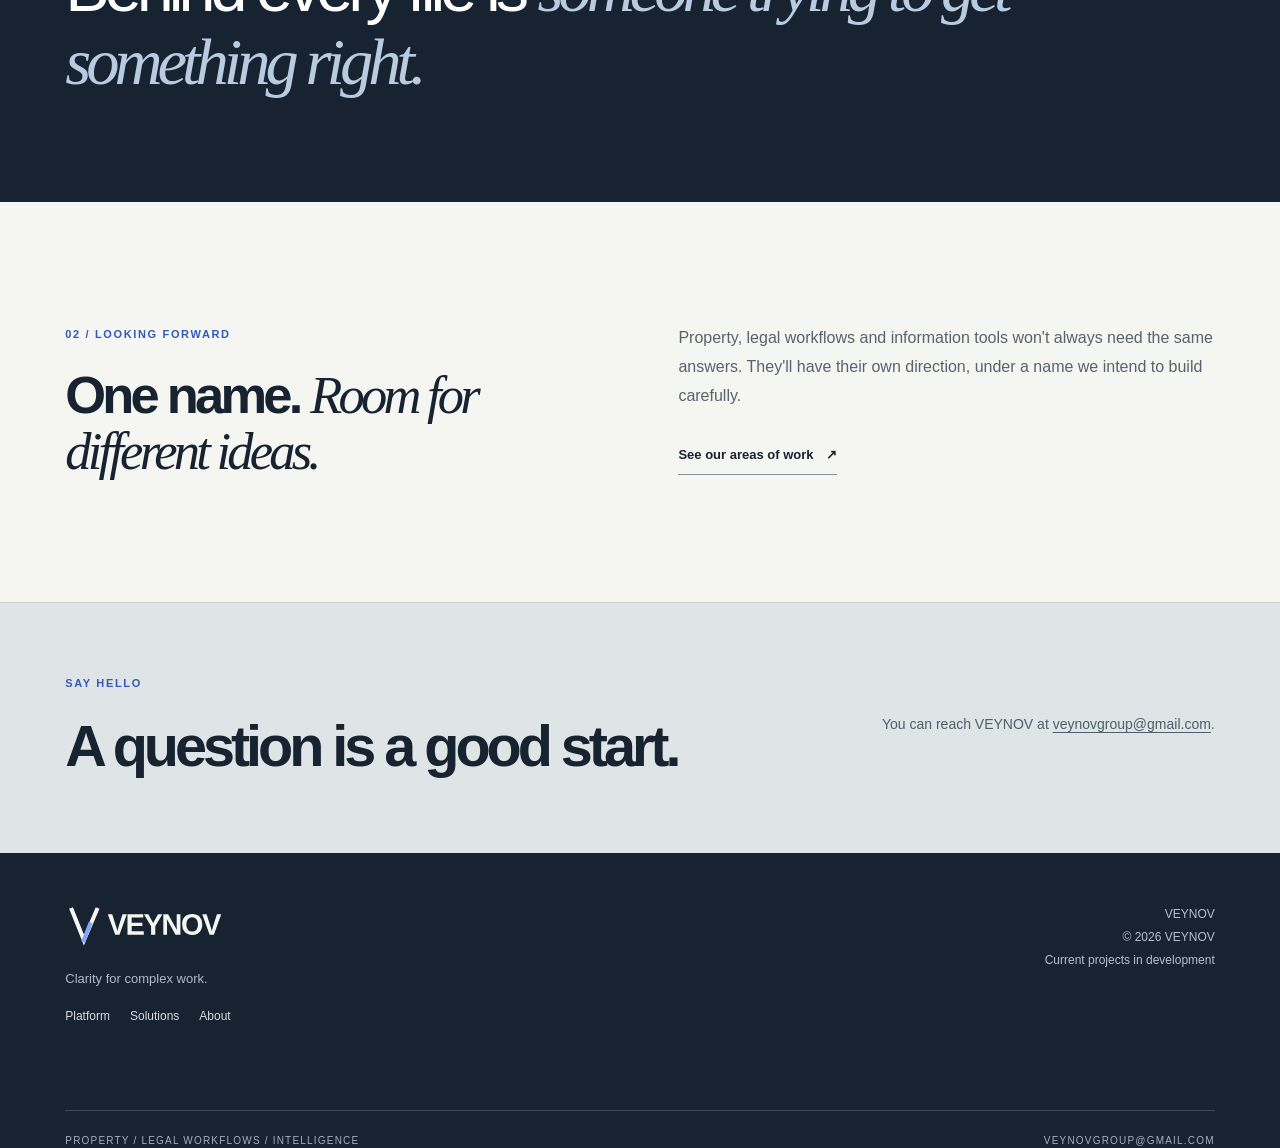
==== commit e53af19c: "Integrate approved VEYNOV R1 visual identity" ====
--- a/about.html
+++ b/about.html
@@ -1,6 +1,6 @@
-<!doctype html><html lang="en"><head><meta charset="utf-8"><meta name="viewport" content="width=device-width, initial-scale=1"><meta name="color-scheme" content="light"><meta name="theme-color" content="#f5f5f1"><meta name="robots" content="noindex,follow"><meta name="description" content="VEYNOV brings related technology projects in property, documents and business information under one name."><title>About VEYNOV | VEYNOV</title><link rel="icon" href="assets/favicon.svg" type="image/svg+xml"><link rel="stylesheet" href="assets/styles.css"></head><body><a class="skip-link" href="#main-content">Skip to content</a>
+<!doctype html><html lang="en"><head><meta charset="utf-8"><meta name="viewport" content="width=device-width, initial-scale=1"><meta name="color-scheme" content="light"><meta name="theme-color" content="#f5f5f1"><meta name="robots" content="noindex,follow"><meta name="description" content="VEYNOV brings related technology projects in property, documents and business information under one name."><title>About VEYNOV | VEYNOV</title><link rel="canonical" href="https://veynov.com/about.html"><meta property="og:type" content="website"><meta property="og:site_name" content="VEYNOV"><meta property="og:title" content="About VEYNOV | VEYNOV"><meta property="og:description" content="VEYNOV brings related technology projects in property, documents and business information under one name."><meta property="og:url" content="https://veynov.com/about.html"><meta property="og:image" content="https://veynov.com/assets/brand/veynov-social-share.png"><meta property="og:image:width" content="1200"><meta property="og:image:height" content="630"><meta property="og:image:alt" content="VEYNOV — Clarity for complex work"><meta name="twitter:card" content="summary_large_image"><meta name="twitter:image" content="https://veynov.com/assets/brand/veynov-social-share.png"><link rel="icon" href="assets/favicon.svg" type="image/svg+xml"><link rel="icon" href="assets/brand/favicon-32.png" sizes="32x32" type="image/png"><link rel="apple-touch-icon" href="assets/brand/apple-touch-icon.png" sizes="180x180"><link rel="stylesheet" href="assets/styles.css"></head><body><a class="skip-link" href="#main-content">Skip to content</a>
 <header class="site-header"><div class="frame header-inner">
-<a class="brand" href="./" aria-label="VEYNOV — Home"><svg class="brand-icon" viewBox="0 0 24 29" aria-hidden="true"><path d="M1.6 2L11.8 27 22.5 2" fill="none" stroke="currentColor" stroke-width="3.2"/><path d="M11.8 27L16.8 14" fill="none" stroke="#3459bb" stroke-width="3.2"/></svg><span class="brand-name">VEYNOV</span></a>
+<a class="brand" href="./" aria-label="VEYNOV — Home"><img class="brand-wordmark-img" src="assets/logo.svg" width="147" height="40" alt=""></a>
 <nav class="nav" id="main-nav" aria-label="Main navigation"><a href="index.html">Home</a><a href="platform.html">Platform</a><a href="solutions.html">Solutions</a><a href="about.html" class="active" aria-current="page">About</a></nav>
 <a class="nav-action" href="about.html">About VEYNOV <span aria-hidden="true">↗</span></a>
 <button class="mobile-toggle" type="button" aria-label="Open menu" aria-controls="main-nav" aria-expanded="false"><svg viewBox="0 0 24 24" fill="none" aria-hidden="true"><path d="M3 7h18M3 12h18M3 17h18" stroke="currentColor" stroke-width="1.5" stroke-linecap="square"/></svg></button>
@@ -8,4 +8,4 @@
 <section class="intro-band"><div class="frame intro-inner"><span class="intro-label">THE REASON FOR THE WORK</span><p class="intro-copy">People shouldn't have to spend their best attention chasing paperwork or checking whether they've missed a detail.</p></div></section>
 <section class="frame section"><div class="section-head"><span class="section-no">01 / What matters to us</span><div><h2 class="section-title">Take the work seriously. <em>Keep the tool simple.</em></h2><p class="section-sub">There's no value in making a task look modern if it becomes harder to finish.</p></div></div><div class="approach-grid"><article class="approach-item"><span class="number">01 / CARE</span><h3>Pay attention to the details.</h3><p>A date, a missed attachment or an old version can change the whole picture.</p></article><article class="approach-item"><span class="number">02 / RESTRAINT</span><h3>Don't automate for show.</h3><p>Sometimes a helpful reminder is worth more than another clever feature.</p></article><article class="approach-item"><span class="number">03 / HONESTY</span><h3>Show what works.</h3><p>We'd rather say a project is still being tested than sell an expectation as a product.</p></article></div></section>
 <section class="quote-section"><div class="frame"><span class="ink-label">THE HUMAN PART — 002</span><blockquote>Behind every file is <em>someone trying to get something right.</em></blockquote></div></section>
-<section class="frame section"><div class="two-col"><div><span class="section-no">02 / Looking forward</span><h2 class="section-title" style="margin-top:25px">One name. <em>Room for different ideas.</em></h2></div><div><p style="font-size:16px;color:var(--muted);line-height:1.8">Property, legal workflows and information tools won't always need the same answers. They'll have their own direction, under a name we intend to build carefully.</p><a href="solutions.html" class="text-link" style="margin-top:25px">See our areas of work <span aria-hidden="true">↗</span></a></div></div></section><section class="cta-strip"><div class="frame cta-grid"><div><span class="section-no">SAY HELLO</span><h2 style="margin-top:24px">A question is a good start.</h2></div><p>You can reach VEYNOV at <a href="mailto:veynovgroup@gmail.com" style="text-decoration:underline;text-underline-offset:3px">veynovgroup@gmail.com</a>.</p></div></section></main><footer class="site-footer"><div class="frame footer-inner"><div><a href="./" class="brand" aria-label="VEYNOV — Home"><svg class="brand-icon" viewBox="0 0 24 29" aria-hidden="true"><path d="M1.6 2L11.8 27 22.5 2" fill="none" stroke="#eef2f4" stroke-width="3.2"/><path d="M11.8 27L16.8 14" fill="none" stroke="#8faeff" stroke-width="3.2"/></svg><span class="brand-name">VEYNOV</span></a><p style="color:#aebac6;font-size:13px;margin-top:18px;line-height:1.5">Clarity for complex work.</p><nav aria-label="Footer links" class="footer-links"><a href="platform.html">Platform</a><a href="solutions.html">Solutions</a><a href="about.html">About</a></nav></div><div class="footer-right">VEYNOV<br>© 2026 VEYNOV<br>Current projects in development</div></div><div class="frame"><div class="footer-divider"></div><div class="footer-bottom"><span>Property / Legal workflows / Intelligence</span><span><a href="mailto:veynovgroup@gmail.com">veynovgroup@gmail.com</a></span></div></div></footer><script src="assets/app.js" defer></script></body></html>+<section class="frame section"><div class="two-col"><div><span class="section-no">02 / Looking forward</span><h2 class="section-title" style="margin-top:25px">One name. <em>Room for different ideas.</em></h2></div><div><p style="font-size:16px;color:var(--muted);line-height:1.8">Property, legal workflows and information tools won't always need the same answers. They'll have their own direction, under a name we intend to build carefully.</p><a href="solutions.html" class="text-link" style="margin-top:25px">See our areas of work <span aria-hidden="true">↗</span></a></div></div></section><section class="cta-strip"><div class="frame cta-grid"><div><span class="section-no">SAY HELLO</span><h2 style="margin-top:24px">A question is a good start.</h2></div><p>You can reach VEYNOV at <a href="mailto:veynovgroup@gmail.com" style="text-decoration:underline;text-underline-offset:3px">veynovgroup@gmail.com</a>.</p></div></section></main><footer class="site-footer"><div class="frame footer-inner"><div><a href="./" class="brand" aria-label="VEYNOV — Home"><img class="brand-wordmark-img" src="assets/brand/veynov-wordmark-reverse.svg" width="159" height="43" alt=""></a><p style="color:#aebac6;font-size:13px;margin-top:18px;line-height:1.5">Clarity for complex work.</p><nav aria-label="Footer links" class="footer-links"><a href="platform.html">Platform</a><a href="solutions.html">Solutions</a><a href="about.html">About</a></nav></div><div class="footer-right">VEYNOV<br>© 2026 VEYNOV<br>Current projects in development</div></div><div class="frame"><div class="footer-divider"></div><div class="footer-bottom"><span>Property / Legal workflows / Intelligence</span><span><a href="mailto:veynovgroup@gmail.com">veynovgroup@gmail.com</a></span></div></div></footer><script src="assets/app.js" defer></script></body></html>
--- a/assets/styles.css
+++ b/assets/styles.css
@@ -195,3 +195,9 @@
 
 /* Guard against unusually long headings in narrow devices */
 .page-h1,.section-title{overflow-wrap:break-word}
+
+
+/* VEYNOV R1 approved outlined identity, minimum visual integration */
+.brand-wordmark-img{display:block;width:147px;height:auto;max-width:100%}
+.site-footer .brand-wordmark-img{width:159px}
+@media(max-width:760px){.brand-wordmark-img{width:128px}}
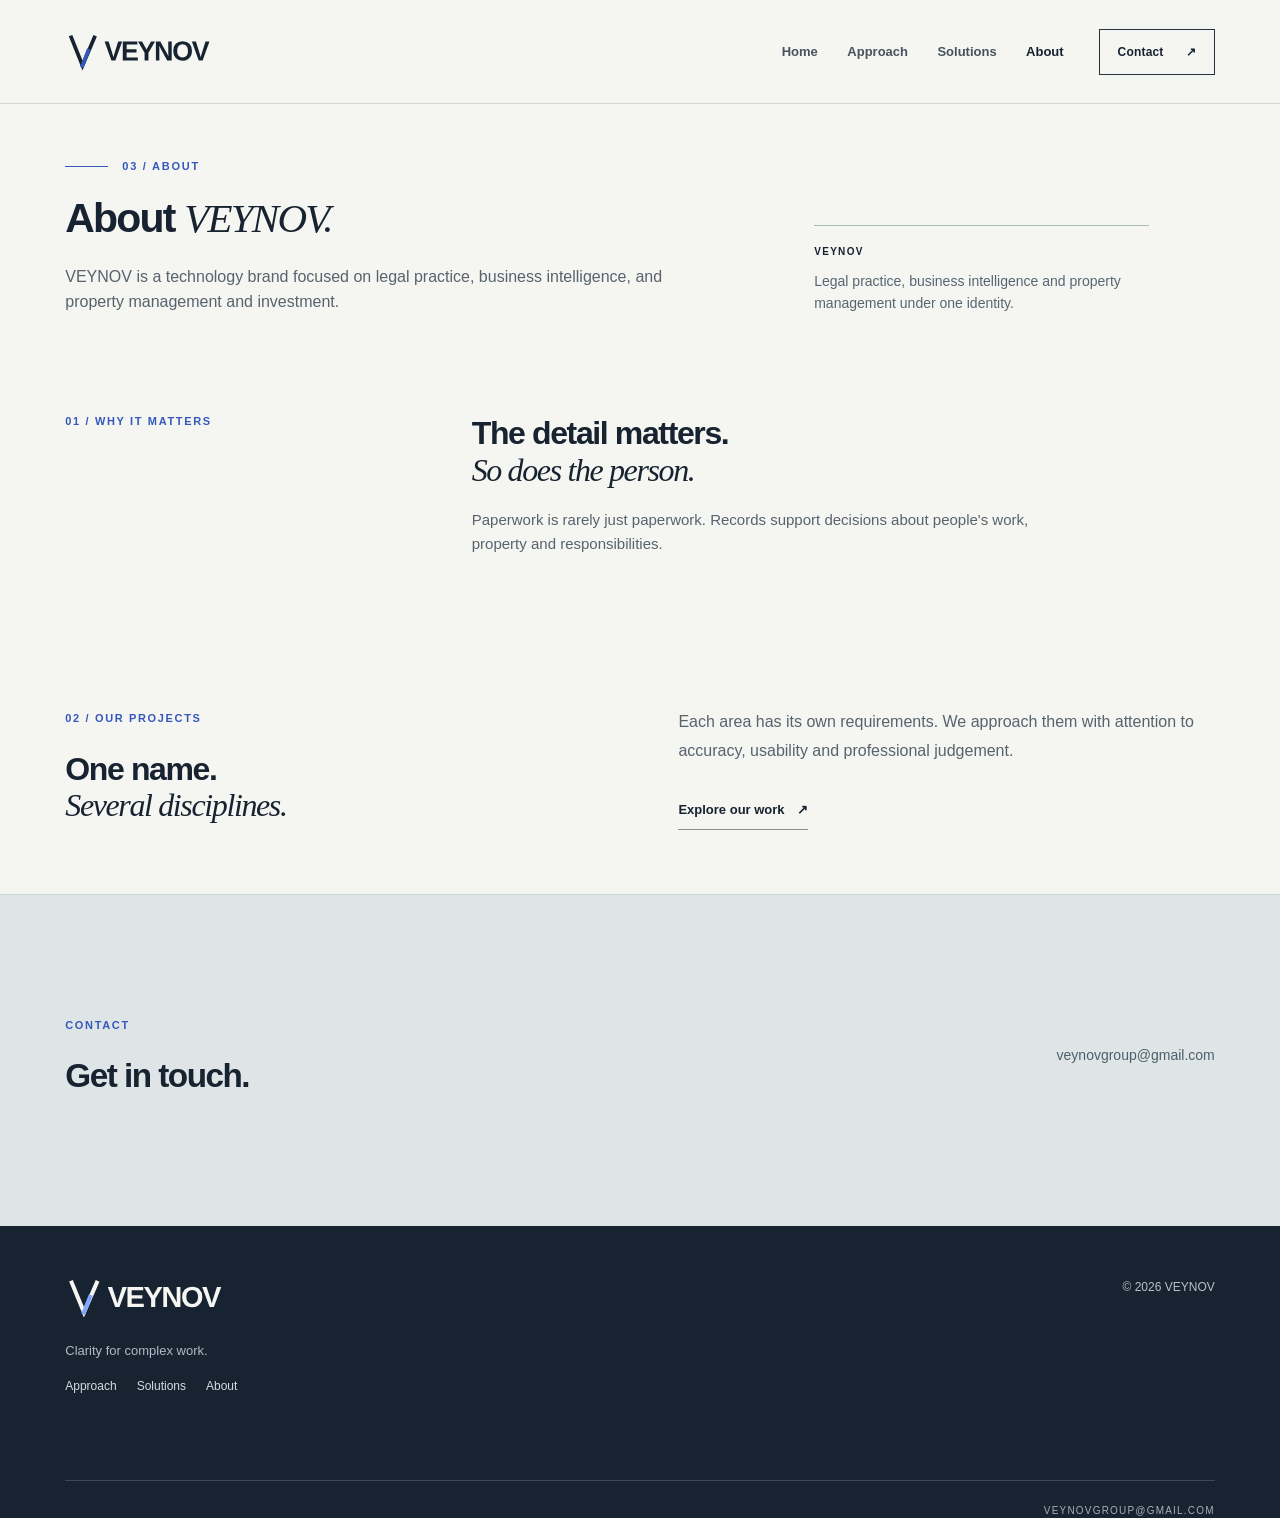
==== commit 3ee272a7: "Publish curated VEYNOV V3.5 corporate identity and aligned target" ====
--- a/about.html
+++ b/about.html
@@ -1,11 +1,10 @@
-<!doctype html><html lang="en"><head><meta charset="utf-8"><meta name="viewport" content="width=device-width, initial-scale=1"><meta name="color-scheme" content="light"><meta name="theme-color" content="#f5f5f1"><meta name="robots" content="noindex,follow"><meta name="description" content="VEYNOV brings related technology projects in property, documents and business information under one name."><title>About VEYNOV | VEYNOV</title><link rel="canonical" href="https://veynov.com/about.html"><meta property="og:type" content="website"><meta property="og:site_name" content="VEYNOV"><meta property="og:title" content="About VEYNOV | VEYNOV"><meta property="og:description" content="VEYNOV brings related technology projects in property, documents and business information under one name."><meta property="og:url" content="https://veynov.com/about.html"><meta property="og:image" content="https://veynov.com/assets/brand/veynov-social-share.png"><meta property="og:image:width" content="1200"><meta property="og:image:height" content="630"><meta property="og:image:alt" content="VEYNOV — Clarity for complex work"><meta name="twitter:card" content="summary_large_image"><meta name="twitter:image" content="https://veynov.com/assets/brand/veynov-social-share.png"><link rel="icon" href="assets/favicon.svg" type="image/svg+xml"><link rel="icon" href="assets/brand/favicon-32.png" sizes="32x32" type="image/png"><link rel="apple-touch-icon" href="assets/brand/apple-touch-icon.png" sizes="180x180"><link rel="stylesheet" href="assets/styles.css"></head><body><a class="skip-link" href="#main-content">Skip to content</a>
+<!doctype html><html lang="en"><head><meta charset="utf-8"><meta name="viewport" content="width=device-width, initial-scale=1"><meta name="color-scheme" content="light"><meta name="theme-color" content="#f5f5f1"><meta name="robots" content="noindex,follow"><meta name="description" content="About VEYNOV: a technology brand focused on legal practice, business intelligence and property management."><title>About VEYNOV</title><link rel="canonical" href="https://veynov.com/about.html"><meta property="og:type" content="website"><meta property="og:site_name" content="VEYNOV"><meta property="og:title" content="About VEYNOV"><meta property="og:description" content="About VEYNOV: a technology brand focused on legal practice, business intelligence and property management."><meta property="og:url" content="https://veynov.com/about.html"><meta property="og:image" content="https://veynov.com/assets/brand/veynov-social-share.png"><meta property="og:image:width" content="1200"><meta property="og:image:height" content="630"><meta property="og:image:alt" content="VEYNOV — Clarity for complex work"><meta name="twitter:card" content="summary_large_image"><meta name="twitter:image" content="https://veynov.com/assets/brand/veynov-social-share.png"><link rel="icon" href="assets/favicon.svg" type="image/svg+xml"><link rel="icon" href="assets/brand/favicon-32.png" sizes="32x32" type="image/png"><link rel="apple-touch-icon" href="assets/brand/apple-touch-icon.png" sizes="180x180"><link rel="stylesheet" href="assets/styles.css"></head><body><a class="skip-link" href="#main-content">Skip to content</a>
 <header class="site-header"><div class="frame header-inner">
 <a class="brand" href="./" aria-label="VEYNOV — Home"><img class="brand-wordmark-img" src="assets/logo.svg" width="147" height="40" alt=""></a>
-<nav class="nav" id="main-nav" aria-label="Main navigation"><a href="index.html">Home</a><a href="platform.html">Platform</a><a href="solutions.html">Solutions</a><a href="about.html" class="active" aria-current="page">About</a></nav>
-<a class="nav-action" href="about.html">About VEYNOV <span aria-hidden="true">↗</span></a>
+<nav class="nav" id="main-nav" aria-label="Main navigation"><a href="index.html">Home</a><a href="platform.html">Approach</a><a href="solutions.html">Solutions</a><a href="about.html" class="active" aria-current="page">About</a></nav>
+<a class="nav-action" href="mailto:veynovgroup@gmail.com">Contact <span aria-hidden="true">↗</span></a>
 <button class="mobile-toggle" type="button" aria-label="Open menu" aria-controls="main-nav" aria-expanded="false"><svg viewBox="0 0 24 24" fill="none" aria-hidden="true"><path d="M3 7h18M3 12h18M3 17h18" stroke="currentColor" stroke-width="1.5" stroke-linecap="square"/></svg></button>
-</div></header><main id="main-content"><section class="frame subhero"><div class="overline">03 / About VEYNOV</div><div class="subhero-grid"><div><h1 class="page-h1">Why <em>VEYNOV?</em></h1><p class="lead">We work on the parts of business that rarely fit into a neat box: records, obligations, paperwork and decisions. VEYNOV is the name bringing those projects together.</p></div><aside class="page-note"><strong>Where things stand</strong>VEYNOV is a developing identity. Its projects are not being presented as finished, commercially available products.</aside></div></section>
-<section class="intro-band"><div class="frame intro-inner"><span class="intro-label">THE REASON FOR THE WORK</span><p class="intro-copy">People shouldn't have to spend their best attention chasing paperwork or checking whether they've missed a detail.</p></div></section>
-<section class="frame section"><div class="section-head"><span class="section-no">01 / What matters to us</span><div><h2 class="section-title">Take the work seriously. <em>Keep the tool simple.</em></h2><p class="section-sub">There's no value in making a task look modern if it becomes harder to finish.</p></div></div><div class="approach-grid"><article class="approach-item"><span class="number">01 / CARE</span><h3>Pay attention to the details.</h3><p>A date, a missed attachment or an old version can change the whole picture.</p></article><article class="approach-item"><span class="number">02 / RESTRAINT</span><h3>Don't automate for show.</h3><p>Sometimes a helpful reminder is worth more than another clever feature.</p></article><article class="approach-item"><span class="number">03 / HONESTY</span><h3>Show what works.</h3><p>We'd rather say a project is still being tested than sell an expectation as a product.</p></article></div></section>
-<section class="quote-section"><div class="frame"><span class="ink-label">THE HUMAN PART — 002</span><blockquote>Behind every file is <em>someone trying to get something right.</em></blockquote></div></section>
-<section class="frame section"><div class="two-col"><div><span class="section-no">02 / Looking forward</span><h2 class="section-title" style="margin-top:25px">One name. <em>Room for different ideas.</em></h2></div><div><p style="font-size:16px;color:var(--muted);line-height:1.8">Property, legal workflows and information tools won't always need the same answers. They'll have their own direction, under a name we intend to build carefully.</p><a href="solutions.html" class="text-link" style="margin-top:25px">See our areas of work <span aria-hidden="true">↗</span></a></div></div></section><section class="cta-strip"><div class="frame cta-grid"><div><span class="section-no">SAY HELLO</span><h2 style="margin-top:24px">A question is a good start.</h2></div><p>You can reach VEYNOV at <a href="mailto:veynovgroup@gmail.com" style="text-decoration:underline;text-underline-offset:3px">veynovgroup@gmail.com</a>.</p></div></section></main><footer class="site-footer"><div class="frame footer-inner"><div><a href="./" class="brand" aria-label="VEYNOV — Home"><img class="brand-wordmark-img" src="assets/brand/veynov-wordmark-reverse.svg" width="159" height="43" alt=""></a><p style="color:#aebac6;font-size:13px;margin-top:18px;line-height:1.5">Clarity for complex work.</p><nav aria-label="Footer links" class="footer-links"><a href="platform.html">Platform</a><a href="solutions.html">Solutions</a><a href="about.html">About</a></nav></div><div class="footer-right">VEYNOV<br>© 2026 VEYNOV<br>Current projects in development</div></div><div class="frame"><div class="footer-divider"></div><div class="footer-bottom"><span>Property / Legal workflows / Intelligence</span><span><a href="mailto:veynovgroup@gmail.com">veynovgroup@gmail.com</a></span></div></div></footer><script src="assets/app.js" defer></script></body></html>+</div></header><main id="main-content"><section class="frame subhero"><div class="overline">03 / About</div><div class="subhero-grid"><div><h1 class="page-h1">About <em>VEYNOV.</em></h1><p class="lead">VEYNOV is a technology brand focused on legal practice, business intelligence, and property management and investment.</p></div><aside class="page-note"><strong>VEYNOV</strong>Legal practice, business intelligence and property management under one identity.</aside></div></section>
+<section class="frame section"><div class="section-head"><span class="section-no">01 / Why it matters</span><div><h2 class="section-title">The detail matters.<br><em>So does the person.</em></h2><p class="section-sub">Paperwork is rarely just paperwork. Records support decisions about people's work, property and responsibilities.</p></div></div></section>
+
+<section class="frame section"><div class="two-col"><div><span class="section-no">02 / Our projects</span><h2 class="section-title" style="margin-top:25px">One name.<br><em>Several disciplines.</em></h2></div><div><p style="font-size:16px;color:var(--muted);line-height:1.8">Each area has its own requirements. We approach them with attention to accuracy, usability and professional judgement.</p><a href="solutions.html" class="text-link" style="margin-top:25px">Explore our work <span aria-hidden="true">↗</span></a></div></div></section><section class="cta-strip"><div class="frame cta-grid"><div><span class="section-no">CONTACT</span><h2 style="margin-top:24px">Get in touch.</h2></div><p><a href="mailto:veynovgroup@gmail.com">veynovgroup@gmail.com</a></p></div></section></main><footer class="site-footer"><div class="frame footer-inner"><div><a href="./" class="brand" aria-label="VEYNOV — Home"><img class="brand-wordmark-img" src="assets/brand/veynov-wordmark-reverse.svg" width="159" height="43" alt=""></a><p style="color:#aebac6;font-size:13px;margin-top:18px;line-height:1.5">Clarity for complex work.</p><nav aria-label="Footer links" class="footer-links"><a href="platform.html">Approach</a><a href="solutions.html">Solutions</a><a href="about.html">About</a></nav></div><div class="footer-right">© 2026 VEYNOV</div></div><div class="frame"><div class="footer-divider"></div><div class="footer-bottom"><span><a href="mailto:veynovgroup@gmail.com">veynovgroup@gmail.com</a></span></div></div></footer><script src="assets/app.js" defer></script></body></html>
--- a/assets/styles.css
+++ b/assets/styles.css
@@ -201,3 +201,201 @@
 .brand-wordmark-img{display:block;width:147px;height:auto;max-width:100%}
 .site-footer .brand-wordmark-img{width:159px}
 @media(max-width:760px){.brand-wordmark-img{width:128px}}
+
+/* Private V3 editorial refinement: retain R1 branding and palette. */
+@media(min-width:761px){
+  .hero{min-height:650px;padding-top:67px;padding-bottom:66px}
+  .hero-kicker{margin-bottom:34px}
+  .subhero{padding-top:78px;padding-bottom:64px}
+}
+.section{padding-top:86px;padding-bottom:91px}
+.section-title{font-size:clamp(34px,3.5vw,53px);letter-spacing:-.055em}
+.page-h1{font-size:clamp(51px,6.3vw,88px);letter-spacing:-.065em;line-height:1.02}
+.focus-item h3{font-size:clamp(22px,2.3vw,29px);line-height:1.18;letter-spacing:-.035em;overflow-wrap:normal}
+.focus-item p{font-size:15px;line-height:1.58}
+.focus-item{min-height:275px}
+.hero-text{max-width:550px;font-size:clamp(16px,1.45vw,18px);line-height:1.62;margin-top:25px}
+.solution-card h2{font-size:clamp(31px,3.5vw,52px);line-height:1.08;letter-spacing:-.05em;overflow-wrap:normal}
+.solution-card{padding-top:37px;padding-bottom:38px}
+.lead{margin-top:25px;max-width:625px;line-height:1.58}
+.page-note{margin-top:34px}
+.section-sub:empty{display:none}
+@media(max-width:760px){
+ .hero{min-height:0;padding-top:55px;padding-bottom:55px}
+ .hero-kicker{margin-bottom:27px}
+ .section{padding-top:62px;padding-bottom:66px}
+ .subhero{padding-top:59px;padding-bottom:53px}
+ .page-h1{font-size:clamp(44px,10vw,65px)}
+ .focus-item h3{font-size:26px;margin-top:26px}
+ .focus-item{min-height:0}
+ .solution-card h2{font-size:clamp(29px,7.8vw,42px)}
+ .solution-card{padding-top:28px;padding-bottom:32px}
+ .section-title{font-size:clamp(34px,8vw,49px)}
+ .lead{font-size:17px;line-height:1.58}
+}
+
+/* Quiet status typography; important readiness information without visual noise. */
+.focus-bottom{font-size:12px;letter-spacing:.045em;font-weight:600}
+.focus-bottom span{font-size:12px}
+.footer-bottom{justify-content:flex-end}
+.contact-note{font-size:16px}
+
+/* VEYNOV V3.1: restrained professional type scale (GOV.UK, IBM Carbon research).
+   Brand colours and master logo untouched. Body copy stays readable. */
+.hero{min-height:0;padding-top:49px;padding-bottom:52px}
+.hero h1{font-size:clamp(43px,4.2vw,60px);line-height:1.095;letter-spacing:-.052em;font-weight:600}
+.hero h1 .serif{letter-spacing:-.048em}
+.hero-kicker{margin-bottom:26px}
+.hero-grid{gap:clamp(25px,3.75vw,54px)}
+.hero-text{font-size:16px;line-height:1.55;margin-top:20px;max-width:530px}
+.hero-buttons{margin-top:26px}
+.hero-visual{margin-top:5px}
+.visual-canvas{height:350px}
+.visual-canvas svg{object-position:center center}
+.section{padding-top:59px;padding-bottom:64px}
+.section-head{padding-bottom:30px}
+.section-title{font-size:clamp(28px,2.5vw,35px);line-height:1.14;letter-spacing:-.043em}
+.section-sub{font-size:15px;line-height:1.55}
+.focus-item{min-height:223px;padding-top:22px;padding-bottom:25px}
+.focus-item h3{font-size:clamp(20px,1.65vw,23px);letter-spacing:-.028em;line-height:1.25;margin-top:27px}
+.focus-item p{font-size:15px;line-height:1.53}
+.focus-bottom{padding-top:20px}
+.approach-grid{gap:28px}
+.approach-item h3{font-size:21px;letter-spacing:-.027em;margin-top:24px;margin-bottom:10px}
+.approach-item p{font-size:15px;line-height:1.5}
+.subhero{padding-top:56px;padding-bottom:42px}
+.overline{margin-bottom:24px}
+.page-h1{font-size:clamp(34px,3.2vw,46px);line-height:1.12;letter-spacing:-.043em;max-width:850px}
+.lead{font-size:16px;line-height:1.58;margin-top:22px;max-width:640px}
+.page-note{font-size:14px;line-height:1.55;margin-top:26px}
+.solution-card{padding-top:29px;padding-bottom:31px}
+.solution-card h2{font-size:clamp(27px,2.7vw,39px);line-height:1.14;letter-spacing:-.039em}
+.solution-card p{font-size:15px;line-height:1.58;margin-top:13px}
+.section-tight{padding-top:25px;padding-bottom:43px}
+.detail-row h3{font-size:clamp(21px,2vw,28px);letter-spacing:-.038em;line-height:1.2}
+.detail-row p{font-size:15px;line-height:1.6}
+.quote-section{padding:58px 0 62px}
+.quote-section blockquote{font-size:clamp(28px,2.65vw,38px);letter-spacing:-.035em;line-height:1.28;margin-top:25px}
+.contact-inner{padding-top:45px;padding-bottom:49px}
+.contact h2{font-size:clamp(28px,2.6vw,36px);letter-spacing:-.045em;line-height:1.16}
+.cta-grid h2{font-size:clamp(28px,2.6vw,36px);letter-spacing:-.045em;line-height:1.16}
+.cta-strip .cta-grid{padding-top:50px;padding-bottom:54px}
+.intro-copy{font-size:clamp(18px,1.65vw,23px);line-height:1.4;letter-spacing:-.025em}
+@media(max-width:760px){
+ .hero{padding-top:38px;padding-bottom:38px}
+ .hero h1{font-size:clamp(32px,8.6vw,39px);line-height:1.13;letter-spacing:-.043em}
+ .hero-kicker{margin-bottom:19px}
+ .hero-text{font-size:16px;line-height:1.58;margin-top:16px}
+ .hero-buttons{margin-top:20px}
+ .hero-visual{margin-top:26px}
+ .visual-canvas{height:245px}
+ .section{padding-top:42px;padding-bottom:46px}
+ .section-head{padding-bottom:23px}
+ .section-title{font-size:clamp(26px,7vw,31px);line-height:1.17}
+ .focus-item{min-height:0;padding-top:17px;padding-bottom:19px}
+ .focus-item h3{font-size:21px;line-height:1.25;margin-top:16px;margin-bottom:8px}
+ .focus-item p{font-size:15px;line-height:1.58}
+ .focus-bottom{padding-top:12px}
+ .approach-item h3{font-size:20px;margin-top:15px}
+ .subhero{padding-top:43px;padding-bottom:30px}
+ .page-h1{font-size:clamp(30px,7.6vw,36px);line-height:1.13}
+ .lead{font-size:16px;line-height:1.58;margin-top:17px}
+ .page-note{margin-top:22px}
+ .solution-card h2{font-size:clamp(25px,6.4vw,30px);line-height:1.2}
+ .solution-card p{font-size:15px;line-height:1.58;margin-top:11px}
+ .solution-card{padding-top:21px;padding-bottom:25px}
+ .section-tight{padding-top:12px;padding-bottom:28px}
+ .detail-row h3{font-size:21px;line-height:1.24}
+ .quote-section{padding:44px 0 47px}
+ .quote-section blockquote{font-size:clamp(26px,6.5vw,30px);line-height:1.26}
+ .contact-inner{padding-top:36px;padding-bottom:39px}
+ .contact h2{font-size:29px;line-height:1.16;margin-top:15px}
+ .cta-grid h2{font-size:29px;line-height:1.16}
+ .intro-copy{font-size:19px}
+}
+
+/* R3.2 advisory: one low-key founding philosophy line, not a new slogan. */
+.hero-principle{
+  margin-top:30px;
+  padding-top:16px;
+  border-top:1px solid var(--rule);
+  font-family:Georgia,'Times New Roman',serif;
+  font-size:18px;
+  line-height:1.5;
+  font-weight:400;
+  letter-spacing:-.015em;
+  color:var(--ink);
+}
+@media(max-width:760px){
+  .hero-principle{font-size:17px;margin-top:24px;padding-top:14px}
+}
+
+/* R3.3 private brand-director edit — finished corporate introduction. */
+.hero h1{font-size:clamp(43px,4.1vw,59px);line-height:1.095}
+.hero-philosophy{
+  margin-top:27px;
+  max-width:500px;
+  padding-left:17px;
+  border-left:2px solid var(--blue);
+  font-family:Georgia,'Times New Roman',serif;
+  font-style:normal;
+  color:var(--ink);
+  font-size:clamp(21px,1.62vw,25px);
+  line-height:1.39;
+  letter-spacing:-.022em;
+}
+.hero-text{font-size:16px;margin-top:22px;line-height:1.55;max-width:515px}
+.hero-buttons{margin-top:29px}
+.hero{padding-bottom:61px}
+.focus-section{padding-top:62px;padding-bottom:68px}
+.focus-heading{display:flex;align-items:baseline;justify-content:space-between;gap:24px;margin-bottom:26px}
+.focus-heading .section-title{font-size:clamp(29px,2.5vw,35px);font-weight:550;margin:0;max-width:none}
+.focus-grid{border-top:1px solid #cbd1cb}
+.focus-item{min-height:178px;padding-top:29px;padding-bottom:28px}
+.focus-item h3{font-size:clamp(20px,1.65vw,23px);margin-top:0;letter-spacing:-.028em}
+.focus-item h3 a{color:inherit;text-decoration:none;text-underline-offset:4px}
+.focus-item h3 a:focus-visible{outline:2px solid var(--blue);outline-offset:5px}
+.focus-item h3 a:hover{text-decoration:underline}
+.focus-item p{font-size:15px;line-height:1.55;margin-top:14px}
+.site-footer .footer-links{margin-top:18px}
+@media(max-width:760px){
+ .hero h1{font-size:clamp(32px,8.5vw,39px)}
+ .hero-philosophy{font-size:20px;max-width:450px;margin-top:23px;padding-left:14px;line-height:1.4}
+ .hero-text{font-size:16px;line-height:1.6;margin-top:18px}
+ .hero-buttons{margin-top:23px}
+ .hero{padding-bottom:42px}
+ .focus-section{padding-top:39px;padding-bottom:43px}
+ .focus-heading{display:block;margin-bottom:22px}
+ .focus-heading .section-title{font-size:27px;margin-top:15px}
+ .focus-item{min-height:0;padding-top:23px;padding-bottom:24px}
+ .focus-item h3{font-size:21px;line-height:1.25}
+ .focus-item p{margin-top:10px}
+}
+
+/* Private R3.3 finish: remove duplicate kicker; align focus heading with cards. */
+.focus-heading{display:block;margin-bottom:25px}
+.focus-heading .section-title{font-size:clamp(29px,2.5vw,35px);margin:0}
+.hero-visual .visual-caption{display:none}
+@media(max-width:760px){
+ .focus-heading{margin-bottom:21px}
+ .focus-heading .section-title{font-size:27px;margin:0}
+}
+
+/* Private final: the three Solution entries need no repeated development badges. */
+@media(min-width:761px){
+ .solution-card{grid-template-columns:70px minmax(0,1fr);gap:27px;align-items:start}
+ .solution-card > div > h2{max-width:780px}
+ .solution-card > div > p{max-width:770px}
+}
+@media(max-width:760px){
+ .solution-card{display:block}
+}
+
+/* V3.5 — original detailed target restored, scaled without cropping.
+   Crosshairs and diagonals now meet at precise SVG centre. */
+.visual-canvas{height:clamp(340px,27.5vw,395px)}
+.visual-canvas svg{inset:3%;width:94%;height:94%;object-position:center}
+@media(max-width:760px){
+  .visual-canvas{height:clamp(242px,69vw,275px)}
+  .visual-canvas svg{inset:3%;width:94%;height:94%}
+}
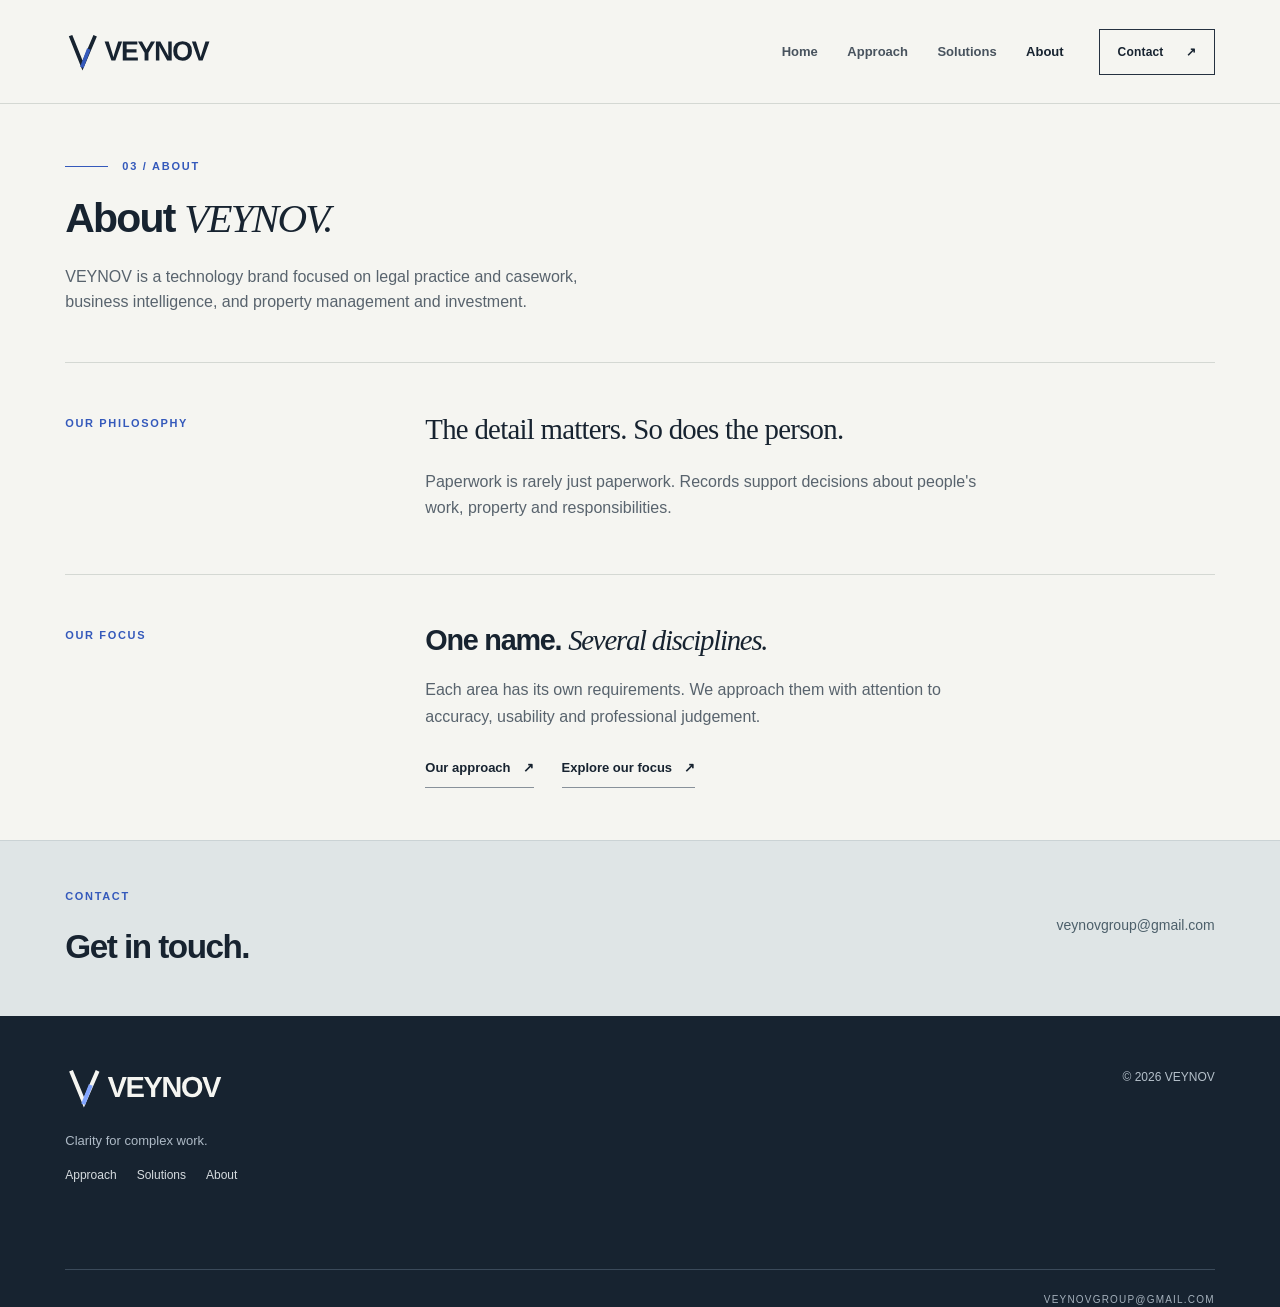
==== commit 3f0a66fe: "Apply independent VEYNOV Codex website review" ====
--- a/about.html
+++ b/about.html
@@ -4,7 +4,28 @@
 <nav class="nav" id="main-nav" aria-label="Main navigation"><a href="index.html">Home</a><a href="platform.html">Approach</a><a href="solutions.html">Solutions</a><a href="about.html" class="active" aria-current="page">About</a></nav>
 <a class="nav-action" href="mailto:veynovgroup@gmail.com">Contact <span aria-hidden="true">↗</span></a>
 <button class="mobile-toggle" type="button" aria-label="Open menu" aria-controls="main-nav" aria-expanded="false"><svg viewBox="0 0 24 24" fill="none" aria-hidden="true"><path d="M3 7h18M3 12h18M3 17h18" stroke="currentColor" stroke-width="1.5" stroke-linecap="square"/></svg></button>
-</div></header><main id="main-content"><section class="frame subhero"><div class="overline">03 / About</div><div class="subhero-grid"><div><h1 class="page-h1">About <em>VEYNOV.</em></h1><p class="lead">VEYNOV is a technology brand focused on legal practice, business intelligence, and property management and investment.</p></div><aside class="page-note"><strong>VEYNOV</strong>Legal practice, business intelligence and property management under one identity.</aside></div></section>
-<section class="frame section"><div class="section-head"><span class="section-no">01 / Why it matters</span><div><h2 class="section-title">The detail matters.<br><em>So does the person.</em></h2><p class="section-sub">Paperwork is rarely just paperwork. Records support decisions about people's work, property and responsibilities.</p></div></div></section>
-
-<section class="frame section"><div class="two-col"><div><span class="section-no">02 / Our projects</span><h2 class="section-title" style="margin-top:25px">One name.<br><em>Several disciplines.</em></h2></div><div><p style="font-size:16px;color:var(--muted);line-height:1.8">Each area has its own requirements. We approach them with attention to accuracy, usability and professional judgement.</p><a href="solutions.html" class="text-link" style="margin-top:25px">Explore our work <span aria-hidden="true">↗</span></a></div></div></section><section class="cta-strip"><div class="frame cta-grid"><div><span class="section-no">CONTACT</span><h2 style="margin-top:24px">Get in touch.</h2></div><p><a href="mailto:veynovgroup@gmail.com">veynovgroup@gmail.com</a></p></div></section></main><footer class="site-footer"><div class="frame footer-inner"><div><a href="./" class="brand" aria-label="VEYNOV — Home"><img class="brand-wordmark-img" src="assets/brand/veynov-wordmark-reverse.svg" width="159" height="43" alt=""></a><p style="color:#aebac6;font-size:13px;margin-top:18px;line-height:1.5">Clarity for complex work.</p><nav aria-label="Footer links" class="footer-links"><a href="platform.html">Approach</a><a href="solutions.html">Solutions</a><a href="about.html">About</a></nav></div><div class="footer-right">© 2026 VEYNOV</div></div><div class="frame"><div class="footer-divider"></div><div class="footer-bottom"><span><a href="mailto:veynovgroup@gmail.com">veynovgroup@gmail.com</a></span></div></div></footer><script src="assets/app.js" defer></script></body></html>+</div></header><main id="main-content" tabindex="-1" class="about-page">
+<section class="frame subhero" aria-labelledby="about-title">
+<div class="overline">03 / About</div>
+<h1 class="page-h1" id="about-title">About <em>VEYNOV.</em></h1>
+<p class="lead">VEYNOV is a technology brand focused on legal practice and casework, business intelligence, and property management and investment.</p>
+</section>
+<div class="frame about-editorial">
+<section class="about-row" aria-labelledby="philosophy-title">
+<span class="section-no">Our philosophy</span>
+<div class="about-body">
+<h2 class="about-philosophy" id="philosophy-title">The detail matters. So does the person.</h2>
+<p>Paperwork is rarely just paperwork. Records support decisions about people's work, property and responsibilities.</p>
+</div>
+</section>
+<section class="about-row" aria-labelledby="disciplines-title">
+<span class="section-no">Our focus</span>
+<div class="about-body">
+<h2 class="section-title" id="disciplines-title">One name. <em>Several disciplines.</em></h2>
+<p>Each area has its own requirements. We approach them with attention to accuracy, usability and professional judgement.</p>
+<div class="about-links"><a href="platform.html" class="text-link">Our approach <span aria-hidden="true">↗</span></a><a href="solutions.html" class="text-link">Explore our focus <span aria-hidden="true">↗</span></a></div>
+</div>
+</section>
+</div>
+<section class="cta-strip" aria-labelledby="about-contact"><div class="frame cta-grid"><div><span class="section-no">Contact</span><h2 id="about-contact" style="margin-top:24px">Get in touch.</h2></div><p><a href="mailto:veynovgroup@gmail.com">veynovgroup@gmail.com</a></p></div></section>
+</main><footer class="site-footer"><div class="frame footer-inner"><div><a href="./" class="brand" aria-label="VEYNOV — Home"><img class="brand-wordmark-img" src="assets/brand/veynov-wordmark-reverse.svg" width="159" height="43" alt=""></a><p style="color:#aebac6;font-size:13px;margin-top:18px;line-height:1.5">Clarity for complex work.</p><nav aria-label="Footer links" class="footer-links"><a href="platform.html">Approach</a><a href="solutions.html">Solutions</a><a href="about.html">About</a></nav></div><div class="footer-right">© 2026 VEYNOV</div></div><div class="frame"><div class="footer-divider"></div><div class="footer-bottom"><span><a href="mailto:veynovgroup@gmail.com">veynovgroup@gmail.com</a></span></div></div></footer><script src="assets/app.js" defer></script></body></html>
--- a/assets/styles.css
+++ b/assets/styles.css
@@ -279,7 +279,7 @@
 .contact-inner{padding-top:45px;padding-bottom:49px}
 .contact h2{font-size:clamp(28px,2.6vw,36px);letter-spacing:-.045em;line-height:1.16}
 .cta-grid h2{font-size:clamp(28px,2.6vw,36px);letter-spacing:-.045em;line-height:1.16}
-.cta-strip .cta-grid{padding-top:50px;padding-bottom:54px}
+.cta-strip .cta-grid{padding-top:0;padding-bottom:0}
 .intro-copy{font-size:clamp(18px,1.65vw,23px);line-height:1.4;letter-spacing:-.025em}
 @media(max-width:760px){
  .hero{padding-top:38px;padding-bottom:38px}
@@ -399,3 +399,28 @@
   .visual-canvas{height:clamp(242px,69vw,275px)}
   .visual-canvas svg{inset:3%;width:94%;height:94%}
 }
+
+/* Independent private candidate: focused editorial composition, original palette. */
+.cta-strip{padding:45px 0 49px}
+.cta-strip .cta-grid{padding-top:0;padding-bottom:0}
+.solution-card > div > p{max-width:65ch}
+.about-page .subhero{padding-bottom:48px}
+.about-page .lead{max-width:65ch}
+.about-row{display:grid;grid-template-columns:minmax(170px,.75fr) minmax(0,2fr);gap:clamp(30px,5vw,72px);border-top:1px solid var(--rule);padding:48px 0 52px;align-items:start}
+.about-row>.section-no{padding-top:6px}
+.about-body{max-width:65ch}
+.about-body p{font-size:16px;line-height:1.65;color:var(--muted);margin-top:20px;max-width:65ch}
+.about-philosophy{font-family:Georgia,'Times New Roman',serif;font-size:clamp(26px,2.25vw,32px);font-weight:400;line-height:1.3;letter-spacing:-.025em;max-width:36ch}
+.about-body .section-title{margin:0;font-size:clamp(27px,2.25vw,32px);line-height:1.2}
+.about-links{display:flex;gap:28px;flex-wrap:wrap;margin-top:18px}
+@media(max-width:760px){
+ .cta-strip{padding:36px 0 39px}
+ .about-page .subhero{padding-bottom:33px}
+ .about-row{display:block;padding:30px 0 34px}
+ .about-row>.section-no{display:block;padding-top:0;margin-bottom:18px}
+ .about-body .section-title{font-size:27px}
+ .about-body p{margin-top:17px}
+ .about-links{gap:12px 24px;margin-top:14px}
+}
+.site-footer a:focus-visible{outline-color:var(--paper)}
+.contact-note{color:var(--muted)}
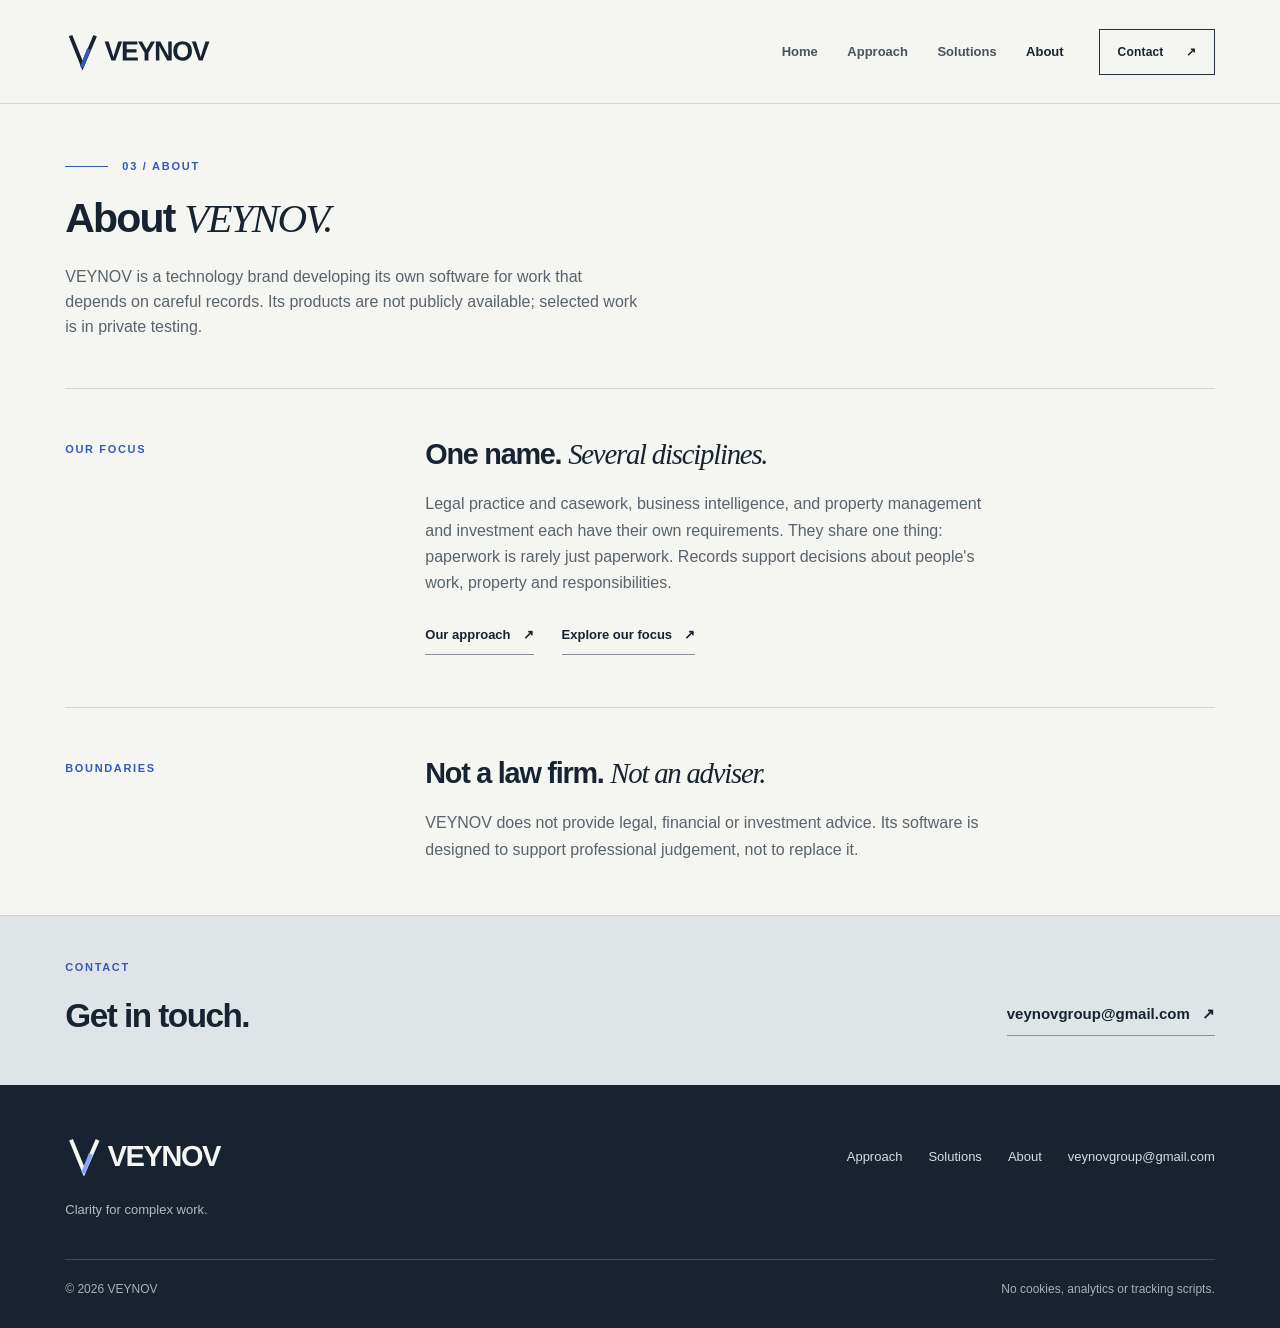
==== commit 553833df: "Deploy Owner-approved VEYNOV Claude website improvements" ====
--- a/about.html
+++ b/about.html
@@ -1,31 +1,90 @@
-<!doctype html><html lang="en"><head><meta charset="utf-8"><meta name="viewport" content="width=device-width, initial-scale=1"><meta name="color-scheme" content="light"><meta name="theme-color" content="#f5f5f1"><meta name="robots" content="noindex,follow"><meta name="description" content="About VEYNOV: a technology brand focused on legal practice, business intelligence and property management."><title>About VEYNOV</title><link rel="canonical" href="https://veynov.com/about.html"><meta property="og:type" content="website"><meta property="og:site_name" content="VEYNOV"><meta property="og:title" content="About VEYNOV"><meta property="og:description" content="About VEYNOV: a technology brand focused on legal practice, business intelligence and property management."><meta property="og:url" content="https://veynov.com/about.html"><meta property="og:image" content="https://veynov.com/assets/brand/veynov-social-share.png"><meta property="og:image:width" content="1200"><meta property="og:image:height" content="630"><meta property="og:image:alt" content="VEYNOV — Clarity for complex work"><meta name="twitter:card" content="summary_large_image"><meta name="twitter:image" content="https://veynov.com/assets/brand/veynov-social-share.png"><link rel="icon" href="assets/favicon.svg" type="image/svg+xml"><link rel="icon" href="assets/brand/favicon-32.png" sizes="32x32" type="image/png"><link rel="apple-touch-icon" href="assets/brand/apple-touch-icon.png" sizes="180x180"><link rel="stylesheet" href="assets/styles.css"></head><body><a class="skip-link" href="#main-content">Skip to content</a>
-<header class="site-header"><div class="frame header-inner">
-<a class="brand" href="./" aria-label="VEYNOV — Home"><img class="brand-wordmark-img" src="assets/logo.svg" width="147" height="40" alt=""></a>
-<nav class="nav" id="main-nav" aria-label="Main navigation"><a href="index.html">Home</a><a href="platform.html">Approach</a><a href="solutions.html">Solutions</a><a href="about.html" class="active" aria-current="page">About</a></nav>
-<a class="nav-action" href="mailto:veynovgroup@gmail.com">Contact <span aria-hidden="true">↗</span></a>
-<button class="mobile-toggle" type="button" aria-label="Open menu" aria-controls="main-nav" aria-expanded="false"><svg viewBox="0 0 24 24" fill="none" aria-hidden="true"><path d="M3 7h18M3 12h18M3 17h18" stroke="currentColor" stroke-width="1.5" stroke-linecap="square"/></svg></button>
-</div></header><main id="main-content" tabindex="-1" class="about-page">
-<section class="frame subhero" aria-labelledby="about-title">
-<div class="overline">03 / About</div>
-<h1 class="page-h1" id="about-title">About <em>VEYNOV.</em></h1>
-<p class="lead">VEYNOV is a technology brand focused on legal practice and casework, business intelligence, and property management and investment.</p>
-</section>
-<div class="frame about-editorial">
-<section class="about-row" aria-labelledby="philosophy-title">
-<span class="section-no">Our philosophy</span>
-<div class="about-body">
-<h2 class="about-philosophy" id="philosophy-title">The detail matters. So does the person.</h2>
-<p>Paperwork is rarely just paperwork. Records support decisions about people's work, property and responsibilities.</p>
-</div>
-</section>
-<section class="about-row" aria-labelledby="disciplines-title">
-<span class="section-no">Our focus</span>
-<div class="about-body">
-<h2 class="section-title" id="disciplines-title">One name. <em>Several disciplines.</em></h2>
-<p>Each area has its own requirements. We approach them with attention to accuracy, usability and professional judgement.</p>
-<div class="about-links"><a href="platform.html" class="text-link">Our approach <span aria-hidden="true">↗</span></a><a href="solutions.html" class="text-link">Explore our focus <span aria-hidden="true">↗</span></a></div>
-</div>
-</section>
-</div>
-<section class="cta-strip" aria-labelledby="about-contact"><div class="frame cta-grid"><div><span class="section-no">Contact</span><h2 id="about-contact" style="margin-top:24px">Get in touch.</h2></div><p><a href="mailto:veynovgroup@gmail.com">veynovgroup@gmail.com</a></p></div></section>
-</main><footer class="site-footer"><div class="frame footer-inner"><div><a href="./" class="brand" aria-label="VEYNOV — Home"><img class="brand-wordmark-img" src="assets/brand/veynov-wordmark-reverse.svg" width="159" height="43" alt=""></a><p style="color:#aebac6;font-size:13px;margin-top:18px;line-height:1.5">Clarity for complex work.</p><nav aria-label="Footer links" class="footer-links"><a href="platform.html">Approach</a><a href="solutions.html">Solutions</a><a href="about.html">About</a></nav></div><div class="footer-right">© 2026 VEYNOV</div></div><div class="frame"><div class="footer-divider"></div><div class="footer-bottom"><span><a href="mailto:veynovgroup@gmail.com">veynovgroup@gmail.com</a></span></div></div></footer><script src="assets/app.js" defer></script></body></html>+<!doctype html>
+<html lang="en">
+<head>
+<meta charset="utf-8">
+<meta name="viewport" content="width=device-width, initial-scale=1">
+<meta name="color-scheme" content="light">
+<meta name="theme-color" content="#f5f5f1">
+<meta name="robots" content="noindex,follow">
+<meta name="description" content="About VEYNOV: a technology brand developing its own software for legal practice, business intelligence and property management.">
+<title>About VEYNOV</title>
+<link rel="canonical" href="https://veynov.com/about.html">
+<meta property="og:type" content="website">
+<meta property="og:site_name" content="VEYNOV">
+<meta property="og:title" content="About VEYNOV">
+<meta property="og:description" content="About VEYNOV: a technology brand developing its own software for legal practice, business intelligence and property management.">
+<meta property="og:url" content="https://veynov.com/about.html">
+<meta property="og:image" content="https://veynov.com/assets/brand/veynov-social-share.png">
+<meta property="og:image:width" content="1200">
+<meta property="og:image:height" content="630">
+<meta property="og:image:alt" content="VEYNOV — Clarity for complex work">
+<meta name="twitter:card" content="summary_large_image">
+<meta name="twitter:image" content="https://veynov.com/assets/brand/veynov-social-share.png">
+<link rel="icon" href="assets/favicon.svg" type="image/svg+xml">
+<link rel="icon" href="assets/brand/favicon-32.png" sizes="32x32" type="image/png">
+<link rel="apple-touch-icon" href="assets/brand/apple-touch-icon.png" sizes="180x180">
+<link rel="stylesheet" href="assets/styles.css">
+</head>
+<body>
+<a class="skip-link" href="#main-content">Skip to content</a>
+<header class="site-header">
+  <div class="frame header-inner">
+    <a class="brand" href="./" aria-label="VEYNOV — Home"><img class="brand-wordmark-img" src="assets/logo.svg" width="147" height="40" alt=""></a>
+    <nav class="nav" id="main-nav" aria-label="Main navigation">
+      <a href="index.html">Home</a>
+      <a href="platform.html">Approach</a>
+      <a href="solutions.html">Solutions</a>
+      <a href="about.html" aria-current="page">About</a>
+      <a class="nav-mail" href="mailto:veynovgroup@gmail.com">Contact</a>
+    </nav>
+    <a class="nav-action" href="mailto:veynovgroup@gmail.com">Contact <span aria-hidden="true">↗</span></a>
+    <button class="mobile-toggle" type="button" aria-label="Open menu" aria-controls="main-nav" aria-expanded="false"><svg viewBox="0 0 24 24" fill="none" aria-hidden="true"><path d="M3 7h18M3 12h18M3 17h18" stroke="currentColor" stroke-width="1.5" stroke-linecap="square"/></svg></button>
+  </div>
+</header>
+
+<main id="main-content" tabindex="-1" class="about-page">
+  <section class="frame subhero" aria-labelledby="page-title">
+    <p class="overline">03 / About</p>
+    <h1 class="page-h1" id="page-title">About <em>VEYNOV.</em></h1>
+    <p class="lead">VEYNOV is a technology brand developing its own software for work that depends on careful records. Its products are not publicly available; selected work is in private testing.</p>
+  </section>
+
+  <div class="frame">
+    <section class="about-row" aria-labelledby="disciplines-title">
+      <p class="section-no">Our focus</p>
+      <div class="about-body">
+        <h2 class="section-title" id="disciplines-title">One name. <em>Several disciplines.</em></h2>
+        <p>Legal practice and casework, business intelligence, and property management and investment each have their own requirements. They share one thing: paperwork is rarely just paperwork. Records support decisions about people's work, property and responsibilities.</p>
+        <div class="about-links"><a class="text-link" href="platform.html">Our approach <span aria-hidden="true">↗</span></a><a class="text-link" href="solutions.html">Explore our focus <span aria-hidden="true">↗</span></a></div>
+      </div>
+    </section>
+    <section class="about-row" aria-labelledby="boundaries-title">
+      <p class="section-no">Boundaries</p>
+      <div class="about-body">
+        <h2 class="section-title" id="boundaries-title">Not a law firm. <em>Not an adviser.</em></h2>
+        <p>VEYNOV does not provide legal, financial or investment advice. Its software is designed to support professional judgement, not to replace it.</p>
+      </div>
+    </section>
+  </div>
+
+  <section class="band" aria-labelledby="contact-title">
+    <div class="frame band-inner">
+      <div><p class="section-no">Contact</p><h2 id="contact-title">Get in touch.</h2></div>
+      <p class="band-action"><a class="text-link" href="mailto:veynovgroup@gmail.com">veynovgroup@gmail.com <span aria-hidden="true">↗</span></a></p>
+    </div>
+  </section>
+</main>
+
+<footer class="site-footer">
+  <div class="frame footer-inner">
+    <div>
+      <a class="brand" href="./" aria-label="VEYNOV — Home"><img class="brand-wordmark-img" src="assets/brand/veynov-wordmark-reverse.svg" width="159" height="43" alt=""></a>
+      <p class="footer-tagline">Clarity for complex work.</p>
+    </div>
+    <nav class="footer-links" aria-label="Footer links"><a href="platform.html">Approach</a><a href="solutions.html">Solutions</a><a href="about.html">About</a><a href="mailto:veynovgroup@gmail.com">veynovgroup@gmail.com</a></nav>
+  </div>
+  <div class="frame"><div class="footer-bottom"><p>© 2026 VEYNOV</p><p>No cookies, analytics or tracking scripts.</p></div></div>
+</footer>
+<script src="assets/app.js" defer></script>
+</body>
+</html>
--- a/assets/styles.css
+++ b/assets/styles.css
@@ -1,426 +1,259 @@
-
-:root{--ink:#172330;--ink2:#2b3845;--blue:#3459bb;--blue2:#5275cf;--paper:#f5f5f1;--off:#ebede8;--rule:#d4d8d3;--muted:#58636d;--white:#fff;--display:Arial,Helvetica,sans-serif;--body:Arial,Helvetica,sans-serif}
+/* VEYNOV — site styles. Static, self-hosted; no web fonts, no third-party assets. */
+
+:root{
+  --ink:#172330;
+  --paper:#f5f5f1;
+  --blue:#3459bb;
+  --muted:#58636d;
+  --nav:#48535e;
+  --rule:#d4d8d3;
+  --line:#cbd1cb;
+  --list-rule:#c7cfcb;
+  --link-rule:#88919a;
+  --band:#dfe5e6;
+  --band-rule:#cbd3d5;
+  --canvas:#e9ece8;
+  --canvas-rule:#c7d3d3;
+  --sans:Arial,Helvetica,sans-serif;
+  --serif:Georgia,"Times New Roman",serif;
+}
+
+/* Base */
 *,*::before,*::after{box-sizing:border-box}
 html{scroll-behavior:smooth}
-body{margin:0;background:var(--paper);color:var(--ink);font-family:var(--body);-webkit-font-smoothing:antialiased}
+body{margin:0;min-width:280px;background:var(--paper);color:var(--ink);font-family:var(--sans);-webkit-font-smoothing:antialiased}
+h1,h2,h3,p{margin:0}
+h1,h2,h3{text-wrap:balance}
+main p{text-wrap:pretty}
 a{color:inherit;text-decoration:none}
 button{font:inherit;cursor:pointer}
 a:focus-visible,button:focus-visible{outline:3px solid var(--blue);outline-offset:4px}
-.frame{max-width:1536px;margin:auto;padding-left:clamp(24px,5.1vw,82px);padding-right:clamp(24px,5.1vw,82px)}
-.preview{background:#e8eae6;border-bottom:1px solid var(--rule);font-size:10px;font-weight:700;letter-spacing:.17em;text-transform:uppercase;color:#5a666e}
-.preview-inner{display:flex;justify-content:space-between;align-items:center;min-height:31px;gap:20px}
-.preview-mark{color:#31549d}
-.site-header{position:relative;z-index:10;border-bottom:1px solid var(--rule);background:var(--paper)}
-.header-inner{display:flex;justify-content:space-between;align-items:center;height:103px;gap:35px}
-.brand{display:inline-flex;align-items:center;gap:11px;white-space:nowrap}
-.brand-icon{width:24px;height:29px;display:block;flex:none}
-.brand-name{font-family:var(--display);font-size:27px;line-height:1;font-weight:800;letter-spacing:-.045em}
-.nav{display:flex;gap:clamp(18px,2.3vw,39px);align-items:center;margin-left:auto}
-.nav a{font-size:13px;font-weight:600;color:#48535e;transition:color .2s}
+main:focus{outline:none}
+.frame{max-width:1536px;margin:0 auto;padding-left:clamp(24px,5.1vw,82px);padding-right:clamp(24px,5.1vw,82px)}
+.skip-link{position:absolute;z-index:99;top:-90px;left:16px;padding:14px 20px;background:var(--ink);color:#fff;font-size:14px}
+.skip-link:focus{top:14px}
+
+/* Header and navigation */
+.site-header{position:relative;z-index:10;background:var(--paper);border-bottom:1px solid var(--rule)}
+.header-inner{display:flex;align-items:center;justify-content:space-between;gap:35px;height:103px}
+.brand{display:inline-flex;align-items:center}
+.brand-wordmark-img{display:block;width:147px;height:auto;max-width:100%}
+.nav{display:flex;align-items:center;gap:clamp(18px,2.3vw,39px);margin-left:auto}
+.nav a{padding:12px 0;font-size:13px;font-weight:600;color:var(--nav);transition:color .2s}
 .nav a:hover{color:var(--blue)}
-.nav a.active{color:var(--ink)}
-.nav-action{display:inline-flex;gap:22px;align-items:center;border:1px solid #253140;padding:15px 18px;font-size:12px;font-weight:700;letter-spacing:.015em;white-space:nowrap;transition:.2s}
-.nav-action:hover{background:var(--ink);color:white}
-.nav-action svg{width:14px;height:14px}
-.mobile-toggle{display:none;border:1px solid var(--rule);background:transparent;padding:10px;align-items:center;justify-content:center;width:45px;height:43px}
+.nav a[aria-current="page"]{color:var(--ink);font-weight:750}
+.nav .nav-mail{display:none}
+.nav-action{display:inline-flex;align-items:center;gap:22px;padding:15px 18px;border:1px solid #253140;font-size:12px;font-weight:700;letter-spacing:.015em;white-space:nowrap;transition:background-color .2s,color .2s}
+.nav-action:hover{background:var(--ink);color:#fff}
+.mobile-toggle{display:none;align-items:center;justify-content:center;width:45px;height:43px;padding:10px;border:1px solid var(--rule);background:transparent;color:var(--ink)}
 .mobile-toggle svg{width:21px;height:21px}
-.hero{padding-top:82px;padding-bottom:84px;position:relative;min-height:730px}
-.hero-kicker{display:flex;align-items:center;gap:13px;font-size:11px;font-weight:700;letter-spacing:.16em;text-transform:uppercase;color:var(--blue);margin-bottom:47px}
-.kicker-line{height:1px;width:43px;background:var(--blue)}
-.hero-grid{display:grid;grid-template-columns:minmax(0,1.07fr) minmax(0,.93fr);gap:clamp(35px,4.8vw,90px);align-items:start}
-h1,h2,h3,p{margin:0}
-h1{font-family:var(--display);font-size:clamp(67px,7.6vw,117px);line-height:.99;letter-spacing:-.09em;font-weight:600;max-width:840px}
-h1 .line{display:block;white-space:nowrap}
-h1 .serif{font-family:Georgia,'Times New Roman',serif;font-style:italic;letter-spacing:-.085em;font-weight:400}
-.hero-text{font-size:18px;line-height:1.65;max-width:460px;color:#5b6670;margin-top:33px}
-.hero-buttons{display:flex;align-items:center;gap:34px;margin-top:38px;flex-wrap:wrap}
-.primary-btn{display:inline-flex;align-items:center;justify-content:space-between;min-width:202px;gap:26px;padding:18px 20px;background:var(--ink);color:white;font-size:13px;font-weight:700;transition:background .2s}
+
+/* Shared type */
+.section-no{display:block;color:var(--blue);font-size:11px;font-weight:700;letter-spacing:.15em;text-transform:uppercase}
+.section-title{max-width:860px;font-size:clamp(28px,2.5vw,35px);font-weight:550;line-height:1.14;letter-spacing:-.043em}
+.section-title em,.page-h1 em{display:inline-block;font-family:var(--serif);font-weight:400}
+
+/* Links and buttons */
+.primary-btn{display:inline-flex;align-items:center;justify-content:space-between;gap:26px;min-width:202px;padding:17px 19px;border:1px solid transparent;background:var(--ink);color:#fff;font-size:13px;font-weight:700;transition:background-color .2s}
 .primary-btn:hover{background:var(--blue)}
 .primary-btn .arrow{font-size:19px;font-weight:400}
-.text-link{display:inline-flex;align-items:center;gap:12px;padding:12px 0;border-bottom:1px solid #88919a;font-size:13px;font-weight:700;transition:color .2s}
+.text-link{display:inline-flex;align-items:center;gap:12px;padding:12px 0;border-bottom:1px solid var(--link-rule);font-size:13px;font-weight:700;transition:color .2s}
 .text-link:hover{color:var(--blue)}
-.hero-visual{margin-top:11px;min-width:0}
-.visual-canvas{height:450px;position:relative;overflow:hidden;background:#e9ece8;border:1px solid #dce0db}
+
+/* Home: introduction */
+.hero{padding-top:49px;padding-bottom:61px}
+.hero-kicker{display:flex;align-items:center;gap:13px;margin-bottom:26px;color:var(--blue);font-size:11px;font-weight:700;letter-spacing:.16em;text-transform:uppercase}
+.kicker-line{width:43px;height:1px;background:var(--blue)}
+.hero-grid{display:grid;grid-template-columns:minmax(0,1.07fr) minmax(0,.93fr);gap:clamp(25px,3.75vw,54px);align-items:start}
+.hero h1{max-width:840px;font-size:clamp(43px,4.1vw,59px);font-weight:600;line-height:1.095;letter-spacing:-.052em}
+.hero h1 .line{display:block;white-space:nowrap}
+.hero h1 .serif{font-family:var(--serif);font-style:italic;font-weight:400;letter-spacing:-.048em}
+.hero-philosophy{max-width:500px;margin-top:27px;padding-left:17px;border-left:2px solid var(--blue);font-family:var(--serif);font-size:clamp(21px,1.62vw,25px);line-height:1.39;letter-spacing:-.022em}
+.hero-text{max-width:560px;margin-top:22px;color:var(--muted);font-size:16px;line-height:1.55}
+.hero-buttons{display:flex;flex-wrap:wrap;align-items:center;gap:34px;margin-top:29px}
+
+/* Home: target illustration */
+.hero-visual{min-width:0;margin-top:5px}
+.visual-canvas{position:relative;height:clamp(340px,27.5vw,395px);overflow:hidden;background:var(--canvas);border:1px solid var(--canvas-rule)}
 .visual-canvas::before{content:"";position:absolute;inset:0;background-image:linear-gradient(#bec7ca50 1px,transparent 1px),linear-gradient(90deg,#bec7ca50 1px,transparent 1px);background-size:47px 47px;opacity:.7}
-.visual-canvas svg{position:absolute;inset:0;width:100%;height:100%}
-.canvas-top{position:absolute;top:23px;left:23px;right:23px;display:flex;justify-content:space-between;color:#647078;font-size:10px;letter-spacing:.14em;font-weight:700;z-index:2}
-.canvas-bottom{position:absolute;bottom:23px;left:23px;right:23px;display:flex;justify-content:space-between;align-items:center;color:#66717a;font-size:10px;letter-spacing:.1em;font-weight:700;z-index:2}
-.canvas-bottom .bar{width:45px;height:1px;background:var(--blue)}
-.visual-caption{display:flex;justify-content:space-between;align-items:center;margin-top:13px;font-size:10px;letter-spacing:.13em;text-transform:uppercase;font-weight:700;color:#748087}
-.hero-footer{display:flex;align-items:center;justify-content:space-between;margin-top:48px;padding-top:23px;border-top:1px solid var(--rule);font-size:10px;font-weight:700;text-transform:uppercase;letter-spacing:.14em;color:#69737a}
-.hero-footer span:first-child{color:#273a48}
-.pill-dot{display:inline-block;width:6px;height:6px;margin-right:11px;border-radius:50%;background:var(--blue);vertical-align:1px}
-.intro-band{background:#e8eae5;border-top:1px solid #d5d9d3;border-bottom:1px solid #d5d9d3}
-.intro-inner{min-height:169px;display:flex;align-items:center;justify-content:space-between;gap:35px}
-.intro-label{color:var(--blue);font-size:10px;font-weight:700;letter-spacing:.16em;white-space:nowrap}
-.intro-copy{font-size:clamp(20px,2.1vw,30px);line-height:1.3;letter-spacing:-.046em;max-width:850px;font-weight:500}
-.section{padding-top:122px;padding-bottom:123px}
-.section-head{display:grid;grid-template-columns:1fr 2fr;gap:35px;padding-bottom:43px;align-items:start}
-.section-no{font-size:11px;color:var(--blue);font-weight:700;letter-spacing:.15em;text-transform:uppercase}
-.section-title{font-size:clamp(39px,4.1vw,63px);font-weight:550;letter-spacing:-.072em;line-height:1.05;max-width:860px}
-.section-title em{font-family:Georgia,serif;font-weight:400}
-.section-sub{max-width:570px;font-size:15px;line-height:1.75;color:var(--muted);margin-top:20px}
-.focus-grid{display:grid;grid-template-columns:repeat(3,minmax(0,1fr));border-top:1px solid #cbd1cb}
-.focus-item{min-height:318px;padding:29px 35px 34px 0;display:flex;flex-direction:column;position:relative;border-right:1px solid #cbd1cb}
+.visual-canvas svg{position:absolute;top:3%;left:3%;width:94%;height:94%}
+.canvas-top,.canvas-bottom{position:absolute;z-index:2;left:23px;right:23px;display:flex;align-items:center;justify-content:space-between;color:var(--muted);font-size:10px;font-weight:700}
+.canvas-top{top:23px;letter-spacing:.14em}
+.canvas-bottom{bottom:23px;letter-spacing:.1em}
+
+/* Home: areas of focus */
+.focus-section{padding-top:62px;padding-bottom:68px}
+.focus-section .section-title{margin-bottom:25px}
+.focus-grid{display:grid;grid-template-columns:repeat(3,minmax(0,1fr));border-top:1px solid var(--line)}
+.focus-item{padding:29px 35px 30px 0;border-right:1px solid var(--line)}
 .focus-item+.focus-item{padding-left:35px}
 .focus-item:last-child{border-right:0}
-.focus-meta{display:flex;align-items:center;justify-content:space-between;gap:7px;font-size:10px;text-transform:uppercase;letter-spacing:.14em;color:#718089;font-weight:700}
-.focus-number{color:var(--blue)}
-.focus-item h3{font-size:30px;letter-spacing:-.055em;line-height:1.15;margin-top:48px;margin-bottom:15px;font-weight:600}
-.focus-item p{font-size:14px;line-height:1.68;color:var(--muted);max-width:330px}
-.focus-bottom{display:flex;justify-content:space-between;margin-top:auto;padding-top:28px;align-items:center;color:#637079;text-transform:uppercase;letter-spacing:.09em;font-size:10px;font-weight:700}
-.focus-bottom span:last-child{font-size:19px;color:#244660}
-.ink-section{background:var(--ink);color:#f0f2ed;padding:104px 0 110px}
-.ink-top{display:flex;justify-content:space-between;align-items:start;gap:30px}
-.ink-label{font-size:11px;font-weight:700;letter-spacing:.16em;color:#a5bbd5}
-.ink-index{color:#9aa9b8;font-size:11px;letter-spacing:.11em}
-.ink-statement{font-size:clamp(42px,5.5vw,86px);line-height:1.06;max-width:1150px;letter-spacing:-.078em;margin-top:57px;font-weight:500}
-.ink-statement span{color:#a7bdd6}
-.ink-foot{margin-top:80px;border-top:1px solid #415064;padding-top:24px;display:flex;justify-content:space-between;gap:20px;align-items:center;color:#a5b0ba;font-size:11px;text-transform:uppercase;letter-spacing:.11em}
-.approach-section{background:#f8f8f4}
-.approach-grid{display:grid;grid-template-columns:repeat(3,1fr);gap:34px;margin-top:15px}
-.approach-item{border-top:1px solid #c9ceca;padding-top:22px}
-.approach-item .number{font-size:11px;letter-spacing:.13em;color:var(--blue);font-weight:700}
-.approach-item h3{font-size:24px;letter-spacing:-.05em;margin-top:40px;margin-bottom:16px;line-height:1.18}
-.approach-item p{font-size:14px;line-height:1.75;color:#626e77;max-width:360px}
-.about-grid{display:grid;grid-template-columns:1fr 1fr;gap:80px;align-items:end;padding:95px 0;border-top:1px solid #cfd4cd}
-.about-grid h2{font-size:clamp(40px,4.7vw,70px);font-weight:550;letter-spacing:-.075em;line-height:1.04}
-.about-copy{max-width:520px;font-size:17px;line-height:1.7;color:#5c6772}
-.about-copy p+p{margin-top:23px}
-.about-copy .text-link{margin-top:22px}
-.contact{background:#dfe5e6;border-top:1px solid #cbd3d5}
-.contact-inner{padding-top:76px;padding-bottom:78px;display:flex;align-items:end;justify-content:space-between;gap:32px}
-.contact h2{font-size:clamp(38px,4.8vw,65px);letter-spacing:-.075em;line-height:1.05;font-weight:550;max-width:690px;margin-top:25px}
-.contact-note{font-size:14px;line-height:1.65;color:#5b6974;max-width:360px}
-.site-footer{background:#172330;color:#e7ebed}
-.footer-inner{padding-top:50px;padding-bottom:33px;display:flex;justify-content:space-between;gap:30px}
-.site-footer .brand-name{font-size:30px}
-.footer-right{font-size:12px;color:#b5c0ca;text-align:right;line-height:1.9}
-.footer-divider{height:1px;background:#3b4a5a;margin-top:54px}
-.footer-bottom{display:flex;justify-content:space-between;gap:20px;padding-top:22px;font-size:10px;line-height:1.5;text-transform:uppercase;letter-spacing:.12em;color:#a4b0bb}
-@media(max-width:1100px){.header-inner{height:88px}.nav{gap:17px}.nav-action{display:none}.hero{min-height:0}.hero-grid{gap:30px}h1{font-size:clamp(60px,7.1vw,87px)}.visual-canvas{height:395px}.hero-footer{margin-top:40px}}
-@media(max-width:760px){
-.frame{padding-left:24px;padding-right:24px}.preview-inner{min-height:29px}.preview{font-size:9px;letter-spacing:.08em}.preview-inner span:last-child{display:none}
-.site-header{border-bottom:1px solid #d7dbd4}.header-inner{height:73px}.brand{gap:8px}.brand-icon{width:20px;height:24px}.brand-name{font-size:24px}.mobile-toggle{display:inline-flex;margin-left:auto}
-.nav{display:none;position:absolute;left:0;top:72px;width:100%;z-index:9;background:var(--paper);padding:15px 24px 27px;border-bottom:1px solid var(--rule);box-shadow:0 10px 25px #17233015;flex-direction:column;align-items:stretch;margin-left:0;gap:0}.nav.open{display:flex}.nav a{padding:13px 0;border-bottom:1px solid #dfe2db;font-size:15px}.nav-action{display:none}
-.hero{padding-top:48px;padding-bottom:47px}.hero-kicker{font-size:9px;letter-spacing:.135em;margin-bottom:31px;gap:8px}.kicker-line{width:23px}
-.hero-grid{display:block}h1{font-size:clamp(49px,11.5vw,78px);line-height:1.025;letter-spacing:-.085em}h1 .line{white-space:normal}.hero-text{font-size:15px;line-height:1.68;margin-top:25px;max-width:560px}.hero-buttons{gap:23px;margin-top:27px}.primary-btn{padding:15px 17px;min-width:179px;font-size:12px}.text-link{font-size:12px}
-.hero-visual{margin-top:43px}.visual-canvas{height:295px}.canvas-top{top:16px;left:16px;right:16px;font-size:9px}.canvas-bottom{bottom:16px;left:16px;right:16px;font-size:9px}.visual-caption{font-size:9px}.hero-footer{margin-top:27px;padding-top:18px;font-size:9px;line-height:1.5;gap:18px}
-.intro-inner{padding-top:35px;padding-bottom:35px;display:block;min-height:0}.intro-label{font-size:9px}.intro-copy{font-size:23px;line-height:1.35;margin-top:17px}
-.section{padding-top:70px;padding-bottom:73px}.section-head{display:block;padding-bottom:29px}.section-no{font-size:10px}.section-title{font-size:clamp(38px,9vw,53px);margin-top:22px}.section-sub{font-size:14px;margin-top:17px}
-.focus-grid{display:block}.focus-item,.focus-item+.focus-item{min-height:0;padding:23px 0 26px;border-right:0;border-bottom:1px solid #cbd1cb}.focus-item h3{font-size:27px;margin-top:30px;margin-bottom:12px}.focus-item p{font-size:14px;max-width:520px}.focus-bottom{padding-top:28px}.focus-item:last-child{border-bottom:0}
-.ink-section{padding:67px 0 72px}.ink-label,.ink-index{font-size:9px}.ink-statement{font-size:clamp(38px,9.2vw,57px);line-height:1.12;margin-top:36px}.ink-foot{margin-top:52px;padding-top:21px;font-size:9px}
-.approach-grid{display:block}.approach-item{padding:20px 0 36px}.approach-item h3{margin-top:24px;font-size:23px;margin-bottom:12px}.approach-item p{max-width:600px}
-.about-grid{display:block;padding:66px 0}.about-grid h2{font-size:44px}.about-copy{font-size:15px;margin-top:28px}
-.contact-inner{display:block;padding-top:64px;padding-bottom:67px}.contact h2{font-size:43px;margin-top:19px}.contact-note{margin-top:24px}
-.footer-inner{display:block;padding-top:39px}.footer-right{text-align:left;margin-top:30px}.footer-divider{margin-top:35px}.footer-bottom{display:block;font-size:9px}.footer-bottom span{display:block;margin-top:10px}
-}
-@media(max-width:365px){h1{font-size:46px}.hero-buttons{gap:15px}.visual-canvas{height:260px}}
-@media(prefers-reduced-motion:reduce){html{scroll-behavior:auto}*{transition:none!important}}
-
-/* Review R2: keyboard accessibility and restrained visual refinements */
-.skip-link{position:absolute;z-index:99;top:-90px;left:16px;background:var(--ink);color:#fff;padding:14px 20px;font-size:14px}
-.skip-link:focus{top:14px}
-.preview-mark{letter-spacing:.17em}
-.hero-visual .visual-canvas{border-color:#c7d3d3}
-.nav a[aria-current="page"]{color:var(--ink)}
-@media(max-width:760px){.nav a{min-height:44px;display:flex;align-items:center}.canvas-bottom,.canvas-top,.visual-caption{font-size:10px}.hero-footer{font-size:10px}}
-@media(prefers-contrast:more){:root{--muted:#35414b;--rule:#87939a}.intro-label,.section-no,.focus-number,.hero-kicker{color:#203c8e}}
-
-
-/* VEYNOV BUILD R1 — MULTIPAGE EXTENSION / internal QA only */
-:root {--content:1536px}
-body {min-width:280px}
-.preview {background:#e7eae6}
-.site-header {position:relative}
-.brand-name{letter-spacing:-.05em}
-.nav a.active, .nav a[aria-current="page"]{color:var(--ink);font-weight:750}
-.nav a:hover,.footer-links a:hover{color:var(--blue)}
-.site-footer .footer-links a:hover{color:#fff}
-.footer-links{display:flex;gap:20px;flex-wrap:wrap;margin-top:21px}
-.footer-links a{color:#d6dce0;font-size:12px}
-.subhero{padding-top:103px;padding-bottom:93px}
+.focus-item h3{font-size:clamp(20px,1.65vw,23px);font-weight:600;line-height:1.25;letter-spacing:-.028em}
+.focus-item h3 a{display:inline-block;text-underline-offset:4px}
+.focus-item h3 a:hover{text-decoration:underline}
+.focus-item h3 a:focus-visible{outline-width:2px;outline-offset:5px}
+.focus-item p{max-width:330px;margin-top:16px;color:var(--muted);font-size:15px;line-height:1.55}
+.focus-note{display:flex;flex-wrap:wrap;align-items:center;gap:4px 24px;padding-top:22px;border-top:1px solid var(--line);color:var(--muted);font-size:15px;line-height:1.55}
+
+/* Inner pages: introduction */
+.subhero{padding-top:56px;padding-bottom:42px}
+.overline{display:flex;align-items:center;gap:14px;margin-bottom:24px;color:var(--blue);font-size:11px;font-weight:750;letter-spacing:.16em;text-transform:uppercase}
+.overline::before{content:"";width:43px;height:1px;background:var(--blue)}
 .subhero-grid{display:grid;grid-template-columns:minmax(0,1.13fr) minmax(260px,.7fr);gap:clamp(35px,8vw,145px);align-items:start}
-.overline{font-size:11px;letter-spacing:.16em;text-transform:uppercase;color:var(--blue);font-weight:750;display:flex;gap:14px;align-items:center;margin-bottom:44px}
-.overline:before{content:"";height:1px;width:43px;background:var(--blue)}
-.page-h1{font-size:clamp(61px,7vw,110px);line-height:.97;letter-spacing:-.085em;font-weight:570;max-width:1000px}
-.page-h1 em{font-family:Georgia,serif;font-weight:400}
-.lead{font-size:clamp(16px,1.65vw,20px);line-height:1.65;color:var(--muted);max-width:560px;margin-top:38px}
-.page-note{border-top:1px solid #abb8b9;padding-top:18px;color:#566672;align-self:end;margin-top:80px;font-size:14px;line-height:1.75;max-width:335px}
-.page-note strong{display:block;color:var(--ink);font-size:10px;letter-spacing:.13em;text-transform:uppercase;margin-bottom:12px}
-.section-tight{padding-top:82px;padding-bottom:88px}
-.detail-row{display:grid;grid-template-columns:75px 1fr 1.2fr;align-items:start;gap:32px;border-top:1px solid #c5cdc9;padding:32px 0 38px}
-.detail-row:last-child{border-bottom:1px solid #c5cdc9}
-.detail-no{font-size:11px;letter-spacing:.14em;color:var(--blue);font-weight:700;padding-top:7px}
-.detail-row h3{font-size:clamp(27px,2.8vw,41px);font-weight:550;letter-spacing:-.062em;line-height:1.12}
-.detail-row p{font-size:15px;line-height:1.74;color:var(--muted);max-width:560px}
-.sticker{display:inline-block;border:1px solid #93a4a9;color:#405667;padding:7px 10px;text-transform:uppercase;font-size:10px;font-weight:700;letter-spacing:.12em;margin-bottom:20px}
-.paper-panel{background:#e7ece8;border:1px solid #cbd5d2;padding:clamp(26px,5vw,56px)}
-.panel-kicker{font-size:10px;letter-spacing:.17em;color:var(--blue);text-transform:uppercase;font-weight:700}
-.panel-title{font-size:clamp(28px,3.2vw,45px);line-height:1.1;letter-spacing:-.06em;margin-top:22px;margin-bottom:19px}
-.panel-desc{font-size:15px;line-height:1.75;color:var(--muted);max-width:575px}
-.two-col{display:grid;grid-template-columns:1fr 1fr;gap:clamp(26px,6vw,100px)}
-.index-line{padding:18px 0;border-top:1px solid #c9d0cb;display:flex;justify-content:space-between;gap:18px}
-.index-line span:first-child{color:var(--ink);font-size:15px;font-weight:600}
-.index-line span:last-child{color:var(--blue);font-size:10px;letter-spacing:.1em;text-transform:uppercase;font-weight:700}
-.status{display:inline-flex;align-items:center;gap:9px;color:#3e5c71;font-size:10px;font-weight:750;letter-spacing:.1em;text-transform:uppercase}
-.status:before{content:"";height:7px;width:7px;border-radius:50%;background:#3459bb}
-.solutions-list{border-top:1px solid #c7cfcb}
-.solution-card{display:grid;grid-template-columns:65px 1.1fr 1fr;gap:29px;padding:45px 0;border-bottom:1px solid #c7cfcb;align-items:start}
-.solution-num{color:var(--blue);font-size:11px;letter-spacing:.14em;font-weight:750}
-.solution-card h2{font-size:clamp(44px,5vw,76px);letter-spacing:-.072em;font-weight:550;line-height:1}
-.solution-card p{font-size:16px;line-height:1.74;color:var(--muted);max-width:570px;margin-top:20px}
-.solution-side{padding-top:10px}
-.solution-side small{display:block;margin-top:28px;color:#60717d;font-size:12px;line-height:1.6}
-.quote-section{padding:104px 0;background:#172330;color:#fff}
-.quote-section blockquote{font-size:clamp(38px,5.2vw,78px);letter-spacing:-.075em;line-height:1.1;font-weight:500;max-width:1100px;margin:42px 0 0}
-.quote-section blockquote em{font-family:Georgia,serif;font-weight:400;color:#b8cbe1}
-.cta-strip{background:#dfe5e6;border-top:1px solid #cbd3d5;padding:70px 0 76px}
-.cta-grid{display:flex;justify-content:space-between;gap:34px;align-items:center}
-.cta-grid h2{font-size:clamp(35px,4.5vw,62px);letter-spacing:-.07em;line-height:1.08;font-weight:550;max-width:730px}
-.cta-grid p{max-width:350px;color:#4c5f6a;font-size:14px;line-height:1.7}
-.qa-banner{border-left:3px solid #3459bb;padding:14px 19px;background:#e8ece9;color:#4c5b64;font-size:13px;line-height:1.6}
-.form-placeholder{padding:36px;background:#e6eae6;border:1px solid #cbd4ce;max-width:550px}
-.form-placeholder p{color:#52636d;font-size:15px;line-height:1.65;margin-top:12px}
-.smallmeta{font-size:10px;color:#657681;text-transform:uppercase;letter-spacing:.13em;font-weight:700}
-.legal-copy{max-width:840px;font-size:16px;line-height:1.8;color:#495863}
-.legal-copy h2{margin:34px 0 12px;color:var(--ink);font-size:28px;letter-spacing:-.05em}
-.legal-copy p{margin-bottom:17px}
-.page-art{position:relative;min-height:325px;margin-top:37px;background:#e6eae6;border:1px solid #ccd5d1;overflow:hidden}
-.page-art svg{width:100%;height:100%;position:absolute;inset:0}
-.page-art .art-label{position:absolute;bottom:15px;left:19px;font-size:10px;font-weight:750;color:#566973;letter-spacing:.11em;text-transform:uppercase;z-index:1}
-@media(max-width:900px){.subhero-grid{grid-template-columns:1fr 1fr;gap:25px}.solution-card{grid-template-columns:45px 1fr 1fr;gap:15px}.detail-row{grid-template-columns:50px 1fr 1.2fr;gap:17px}}
-@media(max-width:760px){.subhero{padding-top:55px;padding-bottom:62px}.subhero-grid{display:block}.page-h1{font-size:clamp(46px,11.2vw,70px)}.lead{margin-top:26px;font-size:15px}.overline{margin-bottom:30px;font-size:9px}.overline:before{width:24px}.page-note{margin-top:36px;max-width:unset}.detail-row,.solution-card{display:block;padding:28px 0 32px}.detail-row h3,.solution-card h2{margin-top:17px}.detail-row p,.solution-card p{margin-top:18px}.solution-side{padding-top:20px}.solution-side small{margin-top:14px}.section-tight{padding-top:62px;padding-bottom:66px}.two-col{display:block}.two-col>*+*{margin-top:35px}.page-art{min-height:255px;margin-top:28px}.quote-section{padding:70px 0}.quote-section blockquote{font-size:clamp(38px,9vw,58px)}.cta-grid{display:block}.cta-grid p{margin-top:22px}.footer-links{gap:12px 19px}.paper-panel{padding:27px}}
-@media(prefers-reduced-motion:reduce){*{scroll-behavior:auto!important;transition:none!important}}
-
-/* Guard against unusually long headings in narrow devices */
-.page-h1,.section-title{overflow-wrap:break-word}
-
-
-/* VEYNOV R1 approved outlined identity, minimum visual integration */
-.brand-wordmark-img{display:block;width:147px;height:auto;max-width:100%}
-.site-footer .brand-wordmark-img{width:159px}
-@media(max-width:760px){.brand-wordmark-img{width:128px}}
-
-/* Private V3 editorial refinement: retain R1 branding and palette. */
-@media(min-width:761px){
-  .hero{min-height:650px;padding-top:67px;padding-bottom:66px}
-  .hero-kicker{margin-bottom:34px}
-  .subhero{padding-top:78px;padding-bottom:64px}
-}
-.section{padding-top:86px;padding-bottom:91px}
-.section-title{font-size:clamp(34px,3.5vw,53px);letter-spacing:-.055em}
-.page-h1{font-size:clamp(51px,6.3vw,88px);letter-spacing:-.065em;line-height:1.02}
-.focus-item h3{font-size:clamp(22px,2.3vw,29px);line-height:1.18;letter-spacing:-.035em;overflow-wrap:normal}
-.focus-item p{font-size:15px;line-height:1.58}
-.focus-item{min-height:275px}
-.hero-text{max-width:550px;font-size:clamp(16px,1.45vw,18px);line-height:1.62;margin-top:25px}
-.solution-card h2{font-size:clamp(31px,3.5vw,52px);line-height:1.08;letter-spacing:-.05em;overflow-wrap:normal}
-.solution-card{padding-top:37px;padding-bottom:38px}
-.lead{margin-top:25px;max-width:625px;line-height:1.58}
-.page-note{margin-top:34px}
-.section-sub:empty{display:none}
-@media(max-width:760px){
- .hero{min-height:0;padding-top:55px;padding-bottom:55px}
- .hero-kicker{margin-bottom:27px}
- .section{padding-top:62px;padding-bottom:66px}
- .subhero{padding-top:59px;padding-bottom:53px}
- .page-h1{font-size:clamp(44px,10vw,65px)}
- .focus-item h3{font-size:26px;margin-top:26px}
- .focus-item{min-height:0}
- .solution-card h2{font-size:clamp(29px,7.8vw,42px)}
- .solution-card{padding-top:28px;padding-bottom:32px}
- .section-title{font-size:clamp(34px,8vw,49px)}
- .lead{font-size:17px;line-height:1.58}
-}
-
-/* Quiet status typography; important readiness information without visual noise. */
-.focus-bottom{font-size:12px;letter-spacing:.045em;font-weight:600}
-.focus-bottom span{font-size:12px}
-.footer-bottom{justify-content:flex-end}
-.contact-note{font-size:16px}
-
-/* VEYNOV V3.1: restrained professional type scale (GOV.UK, IBM Carbon research).
-   Brand colours and master logo untouched. Body copy stays readable. */
-.hero{min-height:0;padding-top:49px;padding-bottom:52px}
-.hero h1{font-size:clamp(43px,4.2vw,60px);line-height:1.095;letter-spacing:-.052em;font-weight:600}
-.hero h1 .serif{letter-spacing:-.048em}
-.hero-kicker{margin-bottom:26px}
-.hero-grid{gap:clamp(25px,3.75vw,54px)}
-.hero-text{font-size:16px;line-height:1.55;margin-top:20px;max-width:530px}
-.hero-buttons{margin-top:26px}
-.hero-visual{margin-top:5px}
-.visual-canvas{height:350px}
-.visual-canvas svg{object-position:center center}
+.page-h1{max-width:850px;font-size:clamp(34px,3.2vw,46px);font-weight:570;line-height:1.12;letter-spacing:-.043em}
+.lead{max-width:640px;margin-top:22px;color:var(--muted);font-size:16px;line-height:1.58}
+.page-note{align-self:end;max-width:335px;margin-top:26px;padding-top:18px;border-top:1px solid #abb8b9;color:#566672;font-size:14px;line-height:1.55}
+.page-note strong{display:block;margin-bottom:12px;color:var(--ink);font-size:10px;letter-spacing:.13em;text-transform:uppercase}
+
+/* Approach */
 .section{padding-top:59px;padding-bottom:64px}
 .section-head{padding-bottom:30px}
-.section-title{font-size:clamp(28px,2.5vw,35px);line-height:1.14;letter-spacing:-.043em}
-.section-sub{font-size:15px;line-height:1.55}
-.focus-item{min-height:223px;padding-top:22px;padding-bottom:25px}
-.focus-item h3{font-size:clamp(20px,1.65vw,23px);letter-spacing:-.028em;line-height:1.25;margin-top:27px}
-.focus-item p{font-size:15px;line-height:1.53}
-.focus-bottom{padding-top:20px}
-.approach-grid{gap:28px}
-.approach-item h3{font-size:21px;letter-spacing:-.027em;margin-top:24px;margin-bottom:10px}
-.approach-item p{font-size:15px;line-height:1.5}
-.subhero{padding-top:56px;padding-bottom:42px}
-.overline{margin-bottom:24px}
-.page-h1{font-size:clamp(34px,3.2vw,46px);line-height:1.12;letter-spacing:-.043em;max-width:850px}
-.lead{font-size:16px;line-height:1.58;margin-top:22px;max-width:640px}
-.page-note{font-size:14px;line-height:1.55;margin-top:26px}
-.solution-card{padding-top:29px;padding-bottom:31px}
-.solution-card h2{font-size:clamp(27px,2.7vw,39px);line-height:1.14;letter-spacing:-.039em}
-.solution-card p{font-size:15px;line-height:1.58;margin-top:13px}
+.section-head .section-title{margin-top:22px}
+.detail-row{display:grid;grid-template-columns:75px minmax(0,1fr) minmax(0,1.2fr);gap:32px;align-items:start;padding:32px 0 38px;border-top:1px solid #c5cdc9}
+.detail-row:last-child{border-bottom:1px solid #c5cdc9}
+.detail-no{padding-top:7px;color:var(--blue);font-size:11px;font-weight:700;letter-spacing:.14em}
+.detail-row h3{font-size:clamp(21px,2vw,28px);font-weight:550;line-height:1.2;letter-spacing:-.038em}
+.detail-row p{max-width:560px;color:var(--muted);font-size:15px;line-height:1.6}
+
+/* Solutions */
 .section-tight{padding-top:25px;padding-bottom:43px}
-.detail-row h3{font-size:clamp(21px,2vw,28px);letter-spacing:-.038em;line-height:1.2}
-.detail-row p{font-size:15px;line-height:1.6}
-.quote-section{padding:58px 0 62px}
-.quote-section blockquote{font-size:clamp(28px,2.65vw,38px);letter-spacing:-.035em;line-height:1.28;margin-top:25px}
-.contact-inner{padding-top:45px;padding-bottom:49px}
-.contact h2{font-size:clamp(28px,2.6vw,36px);letter-spacing:-.045em;line-height:1.16}
-.cta-grid h2{font-size:clamp(28px,2.6vw,36px);letter-spacing:-.045em;line-height:1.16}
-.cta-strip .cta-grid{padding-top:0;padding-bottom:0}
-.intro-copy{font-size:clamp(18px,1.65vw,23px);line-height:1.4;letter-spacing:-.025em}
-@media(max-width:760px){
- .hero{padding-top:38px;padding-bottom:38px}
- .hero h1{font-size:clamp(32px,8.6vw,39px);line-height:1.13;letter-spacing:-.043em}
- .hero-kicker{margin-bottom:19px}
- .hero-text{font-size:16px;line-height:1.58;margin-top:16px}
- .hero-buttons{margin-top:20px}
- .hero-visual{margin-top:26px}
- .visual-canvas{height:245px}
- .section{padding-top:42px;padding-bottom:46px}
- .section-head{padding-bottom:23px}
- .section-title{font-size:clamp(26px,7vw,31px);line-height:1.17}
- .focus-item{min-height:0;padding-top:17px;padding-bottom:19px}
- .focus-item h3{font-size:21px;line-height:1.25;margin-top:16px;margin-bottom:8px}
- .focus-item p{font-size:15px;line-height:1.58}
- .focus-bottom{padding-top:12px}
- .approach-item h3{font-size:20px;margin-top:15px}
- .subhero{padding-top:43px;padding-bottom:30px}
- .page-h1{font-size:clamp(30px,7.6vw,36px);line-height:1.13}
- .lead{font-size:16px;line-height:1.58;margin-top:17px}
- .page-note{margin-top:22px}
- .solution-card h2{font-size:clamp(25px,6.4vw,30px);line-height:1.2}
- .solution-card p{font-size:15px;line-height:1.58;margin-top:11px}
- .solution-card{padding-top:21px;padding-bottom:25px}
- .section-tight{padding-top:12px;padding-bottom:28px}
- .detail-row h3{font-size:21px;line-height:1.24}
- .quote-section{padding:44px 0 47px}
- .quote-section blockquote{font-size:clamp(26px,6.5vw,30px);line-height:1.26}
- .contact-inner{padding-top:36px;padding-bottom:39px}
- .contact h2{font-size:29px;line-height:1.16;margin-top:15px}
- .cta-grid h2{font-size:29px;line-height:1.16}
- .intro-copy{font-size:19px}
-}
-
-/* R3.2 advisory: one low-key founding philosophy line, not a new slogan. */
-.hero-principle{
-  margin-top:30px;
-  padding-top:16px;
-  border-top:1px solid var(--rule);
-  font-family:Georgia,'Times New Roman',serif;
-  font-size:18px;
-  line-height:1.5;
-  font-weight:400;
-  letter-spacing:-.015em;
-  color:var(--ink);
-}
-@media(max-width:760px){
-  .hero-principle{font-size:17px;margin-top:24px;padding-top:14px}
-}
-
-/* R3.3 private brand-director edit — finished corporate introduction. */
-.hero h1{font-size:clamp(43px,4.1vw,59px);line-height:1.095}
-.hero-philosophy{
-  margin-top:27px;
-  max-width:500px;
-  padding-left:17px;
-  border-left:2px solid var(--blue);
-  font-family:Georgia,'Times New Roman',serif;
-  font-style:normal;
-  color:var(--ink);
-  font-size:clamp(21px,1.62vw,25px);
-  line-height:1.39;
-  letter-spacing:-.022em;
-}
-.hero-text{font-size:16px;margin-top:22px;line-height:1.55;max-width:515px}
-.hero-buttons{margin-top:29px}
-.hero{padding-bottom:61px}
-.focus-section{padding-top:62px;padding-bottom:68px}
-.focus-heading{display:flex;align-items:baseline;justify-content:space-between;gap:24px;margin-bottom:26px}
-.focus-heading .section-title{font-size:clamp(29px,2.5vw,35px);font-weight:550;margin:0;max-width:none}
-.focus-grid{border-top:1px solid #cbd1cb}
-.focus-item{min-height:178px;padding-top:29px;padding-bottom:28px}
-.focus-item h3{font-size:clamp(20px,1.65vw,23px);margin-top:0;letter-spacing:-.028em}
-.focus-item h3 a{color:inherit;text-decoration:none;text-underline-offset:4px}
-.focus-item h3 a:focus-visible{outline:2px solid var(--blue);outline-offset:5px}
-.focus-item h3 a:hover{text-decoration:underline}
-.focus-item p{font-size:15px;line-height:1.55;margin-top:14px}
-.site-footer .footer-links{margin-top:18px}
-@media(max-width:760px){
- .hero h1{font-size:clamp(32px,8.5vw,39px)}
- .hero-philosophy{font-size:20px;max-width:450px;margin-top:23px;padding-left:14px;line-height:1.4}
- .hero-text{font-size:16px;line-height:1.6;margin-top:18px}
- .hero-buttons{margin-top:23px}
- .hero{padding-bottom:42px}
- .focus-section{padding-top:39px;padding-bottom:43px}
- .focus-heading{display:block;margin-bottom:22px}
- .focus-heading .section-title{font-size:27px;margin-top:15px}
- .focus-item{min-height:0;padding-top:23px;padding-bottom:24px}
- .focus-item h3{font-size:21px;line-height:1.25}
- .focus-item p{margin-top:10px}
-}
-
-/* Private R3.3 finish: remove duplicate kicker; align focus heading with cards. */
-.focus-heading{display:block;margin-bottom:25px}
-.focus-heading .section-title{font-size:clamp(29px,2.5vw,35px);margin:0}
-.hero-visual .visual-caption{display:none}
-@media(max-width:760px){
- .focus-heading{margin-bottom:21px}
- .focus-heading .section-title{font-size:27px;margin:0}
-}
-
-/* Private final: the three Solution entries need no repeated development badges. */
-@media(min-width:761px){
- .solution-card{grid-template-columns:70px minmax(0,1fr);gap:27px;align-items:start}
- .solution-card > div > h2{max-width:780px}
- .solution-card > div > p{max-width:770px}
-}
-@media(max-width:760px){
- .solution-card{display:block}
-}
-
-/* V3.5 — original detailed target restored, scaled without cropping.
-   Crosshairs and diagonals now meet at precise SVG centre. */
-.visual-canvas{height:clamp(340px,27.5vw,395px)}
-.visual-canvas svg{inset:3%;width:94%;height:94%;object-position:center}
-@media(max-width:760px){
-  .visual-canvas{height:clamp(242px,69vw,275px)}
-  .visual-canvas svg{inset:3%;width:94%;height:94%}
-}
-
-/* Independent private candidate: focused editorial composition, original palette. */
-.cta-strip{padding:45px 0 49px}
-.cta-strip .cta-grid{padding-top:0;padding-bottom:0}
-.solution-card > div > p{max-width:65ch}
+.solutions-list{border-top:1px solid var(--list-rule)}
+.solution-card{display:grid;grid-template-columns:70px minmax(0,1fr);gap:27px;align-items:start;padding:29px 0 31px;border-bottom:1px solid var(--list-rule)}
+.solution-num{color:var(--blue);font-size:11px;font-weight:750;letter-spacing:.14em}
+.solution-card h2{max-width:780px;font-size:clamp(27px,2.7vw,39px);font-weight:550;line-height:1.14;letter-spacing:-.039em}
+.solution-card p{max-width:65ch;margin-top:13px;color:var(--muted);font-size:15px;line-height:1.58}
+.solution-card .boundary{margin-top:10px;color:var(--ink);font-size:14px;line-height:1.55}
+
+/* About */
 .about-page .subhero{padding-bottom:48px}
 .about-page .lead{max-width:65ch}
-.about-row{display:grid;grid-template-columns:minmax(170px,.75fr) minmax(0,2fr);gap:clamp(30px,5vw,72px);border-top:1px solid var(--rule);padding:48px 0 52px;align-items:start}
+.about-row{display:grid;grid-template-columns:minmax(170px,.75fr) minmax(0,2fr);gap:clamp(30px,5vw,72px);align-items:start;padding:48px 0 52px;border-top:1px solid var(--rule)}
 .about-row>.section-no{padding-top:6px}
 .about-body{max-width:65ch}
-.about-body p{font-size:16px;line-height:1.65;color:var(--muted);margin-top:20px;max-width:65ch}
-.about-philosophy{font-family:Georgia,'Times New Roman',serif;font-size:clamp(26px,2.25vw,32px);font-weight:400;line-height:1.3;letter-spacing:-.025em;max-width:36ch}
-.about-body .section-title{margin:0;font-size:clamp(27px,2.25vw,32px);line-height:1.2}
-.about-links{display:flex;gap:28px;flex-wrap:wrap;margin-top:18px}
-@media(max-width:760px){
- .cta-strip{padding:36px 0 39px}
- .about-page .subhero{padding-bottom:33px}
- .about-row{display:block;padding:30px 0 34px}
- .about-row>.section-no{display:block;padding-top:0;margin-bottom:18px}
- .about-body .section-title{font-size:27px}
- .about-body p{margin-top:17px}
- .about-links{gap:12px 24px;margin-top:14px}
-}
+.about-body .section-title{font-size:clamp(27px,2.25vw,32px);line-height:1.2}
+.about-body p{margin-top:20px;color:var(--muted);font-size:16px;line-height:1.65}
+.about-links{display:flex;flex-wrap:wrap;gap:28px;margin-top:18px}
+
+/* Closing band (contact / next step) */
+.band{background:var(--band);border-top:1px solid var(--band-rule)}
+.band-inner{display:flex;align-items:flex-end;justify-content:space-between;gap:32px;padding-top:45px;padding-bottom:49px}
+.band h2{max-width:730px;margin-top:24px;font-size:clamp(28px,2.6vw,36px);font-weight:550;line-height:1.16;letter-spacing:-.045em}
+.band .text-link{font-size:15px}
+
+/* Footer */
+.site-footer{background:var(--ink);color:#e7ebed}
 .site-footer a:focus-visible{outline-color:var(--paper)}
-.contact-note{color:var(--muted)}
+.footer-inner{display:flex;align-items:flex-start;justify-content:space-between;gap:30px;padding-top:50px;padding-bottom:40px}
+.site-footer .brand-wordmark-img{width:159px}
+.footer-tagline{margin-top:18px;color:#aebac6;font-size:13px;line-height:1.5}
+.footer-links{display:flex;flex-wrap:wrap;justify-content:flex-end;gap:12px 26px;padding-top:12px}
+.footer-links a{color:#d6dce0;font-size:13px;line-height:1.5}
+.footer-links a:hover{color:#fff}
+.footer-bottom{display:flex;flex-wrap:wrap;justify-content:space-between;gap:8px 24px;padding-top:20px;padding-bottom:30px;border-top:1px solid #3b4a5a;color:#a4b0bb;font-size:12px;line-height:1.5}
+
+/* Tablet */
+@media (max-width:1100px){
+  .header-inner{height:88px}
+  .nav{gap:17px}
+}
+@media (max-width:900px){
+  .subhero-grid{grid-template-columns:1fr 1fr;gap:25px}
+  .detail-row{grid-template-columns:50px minmax(0,1fr) minmax(0,1.2fr);gap:17px}
+}
+
+/* Phone */
+@media (max-width:760px){
+  .frame{padding-left:24px;padding-right:24px}
+  .header-inner{height:73px}
+  .brand-wordmark-img{width:128px}
+  .mobile-toggle{display:inline-flex;margin-left:auto}
+  .nav-action{display:none}
+  .nav{display:none;position:absolute;top:72px;left:0;z-index:9;width:100%;flex-direction:column;align-items:stretch;gap:0;margin:0;padding:15px 24px 27px;background:var(--paper);border-bottom:1px solid var(--rule);box-shadow:0 10px 25px #17233015}
+  .nav.open{display:flex}
+  .nav a,.nav .nav-mail{display:flex;align-items:center;min-height:44px;padding:13px 0;border-bottom:1px solid #dfe2db;font-size:15px}
+
+  .section-no{font-size:10px}
+  .section-title{font-size:clamp(26px,7vw,31px);line-height:1.17}
+  .primary-btn{min-width:179px;padding:14px 16px;font-size:12px}
+  .text-link{font-size:12px}
+
+  .hero{padding-top:38px;padding-bottom:42px}
+  .hero-kicker{gap:8px;margin-bottom:19px;font-size:10px;letter-spacing:.13em}
+  .kicker-line{width:23px}
+  .hero-grid{display:block}
+  .hero h1{font-size:clamp(32px,8.5vw,39px);letter-spacing:-.043em}
+  .hero h1 .line{white-space:normal}
+  .hero-philosophy{max-width:450px;margin-top:23px;padding-left:14px;font-size:20px;line-height:1.4}
+  .hero-text{margin-top:18px;line-height:1.6}
+  .hero-buttons{gap:23px;margin-top:23px}
+  .hero-visual{margin-top:26px}
+  .visual-canvas{height:clamp(242px,69vw,275px)}
+  .canvas-top,.canvas-bottom{left:16px;right:16px}
+  .canvas-top{top:16px}
+  .canvas-bottom{bottom:16px}
+
+  .focus-section{padding-top:39px;padding-bottom:43px}
+  .focus-section .section-title{margin-bottom:21px;font-size:27px}
+  .focus-grid{display:block}
+  .focus-item,.focus-item+.focus-item{padding:23px 0 24px;border-right:0;border-bottom:1px solid var(--line)}
+  .focus-item:last-child{border-bottom:0}
+  .focus-item h3{font-size:21px}
+  .focus-item p{max-width:520px;margin-top:10px}
+  .focus-note{padding-top:18px}
+
+  .subhero{padding-top:43px;padding-bottom:30px}
+  .overline{font-size:10px}
+  .overline::before{width:24px}
+  .subhero-grid{display:block}
+  .page-h1{font-size:clamp(30px,7.6vw,36px);line-height:1.13}
+  .lead{margin-top:17px}
+  .page-note{max-width:none;margin-top:22px}
+
+  .section{padding-top:42px;padding-bottom:46px}
+  .section-head{padding-bottom:23px}
+  .detail-row{display:block;padding:28px 0 32px}
+  .detail-row h3{margin-top:17px;font-size:21px;line-height:1.24}
+  .detail-row p{margin-top:18px}
+
+  .section-tight{padding-top:12px;padding-bottom:28px}
+  .solution-card{display:block;padding:21px 0 25px}
+  .solution-card h2{margin-top:17px;font-size:clamp(25px,6.4vw,30px);line-height:1.2}
+  .solution-card p{margin-top:11px}
+
+  .about-page .subhero{padding-bottom:33px}
+  .about-row{display:block;padding:30px 0 34px}
+  .about-row>.section-no{padding-top:0;margin-bottom:18px}
+  .about-body .section-title{font-size:27px}
+  .about-body p{margin-top:17px}
+  .about-links{gap:12px 24px;margin-top:14px}
+
+  .band-inner{display:block;padding-top:36px;padding-bottom:39px}
+  .band h2{margin-top:15px;font-size:29px}
+  .band-action{margin-top:20px}
+
+  .footer-inner{display:block;padding-top:39px;padding-bottom:30px}
+  .footer-links{justify-content:flex-start;gap:8px 22px;padding-top:20px}
+  .footer-links a{padding:4px 0}
+  .footer-bottom{display:block;padding-bottom:28px}
+  .footer-bottom p+p{margin-top:6px}
+}
+@media (max-width:365px){
+  .hero-buttons{gap:15px}
+}
+
+/* Preferences */
+@media (prefers-reduced-motion:reduce){
+  html{scroll-behavior:auto}
+  *{transition:none!important}
+}
+@media (prefers-contrast:more){
+  :root{--muted:#35414b;--rule:#87939a}
+  .section-no,.overline,.hero-kicker{color:#203c8e}
+}
+@media print{
+  .skip-link,.nav,.nav-action,.mobile-toggle,.site-footer .brand{display:none!important}
+  body,.band,.site-footer{background:#fff;color:#000}
+  .primary-btn{background:none;color:#000;border:1px solid #000}
+  .footer-tagline,.footer-links a,.footer-bottom{color:#000}
+  .hero-visual{break-inside:avoid}
+}
